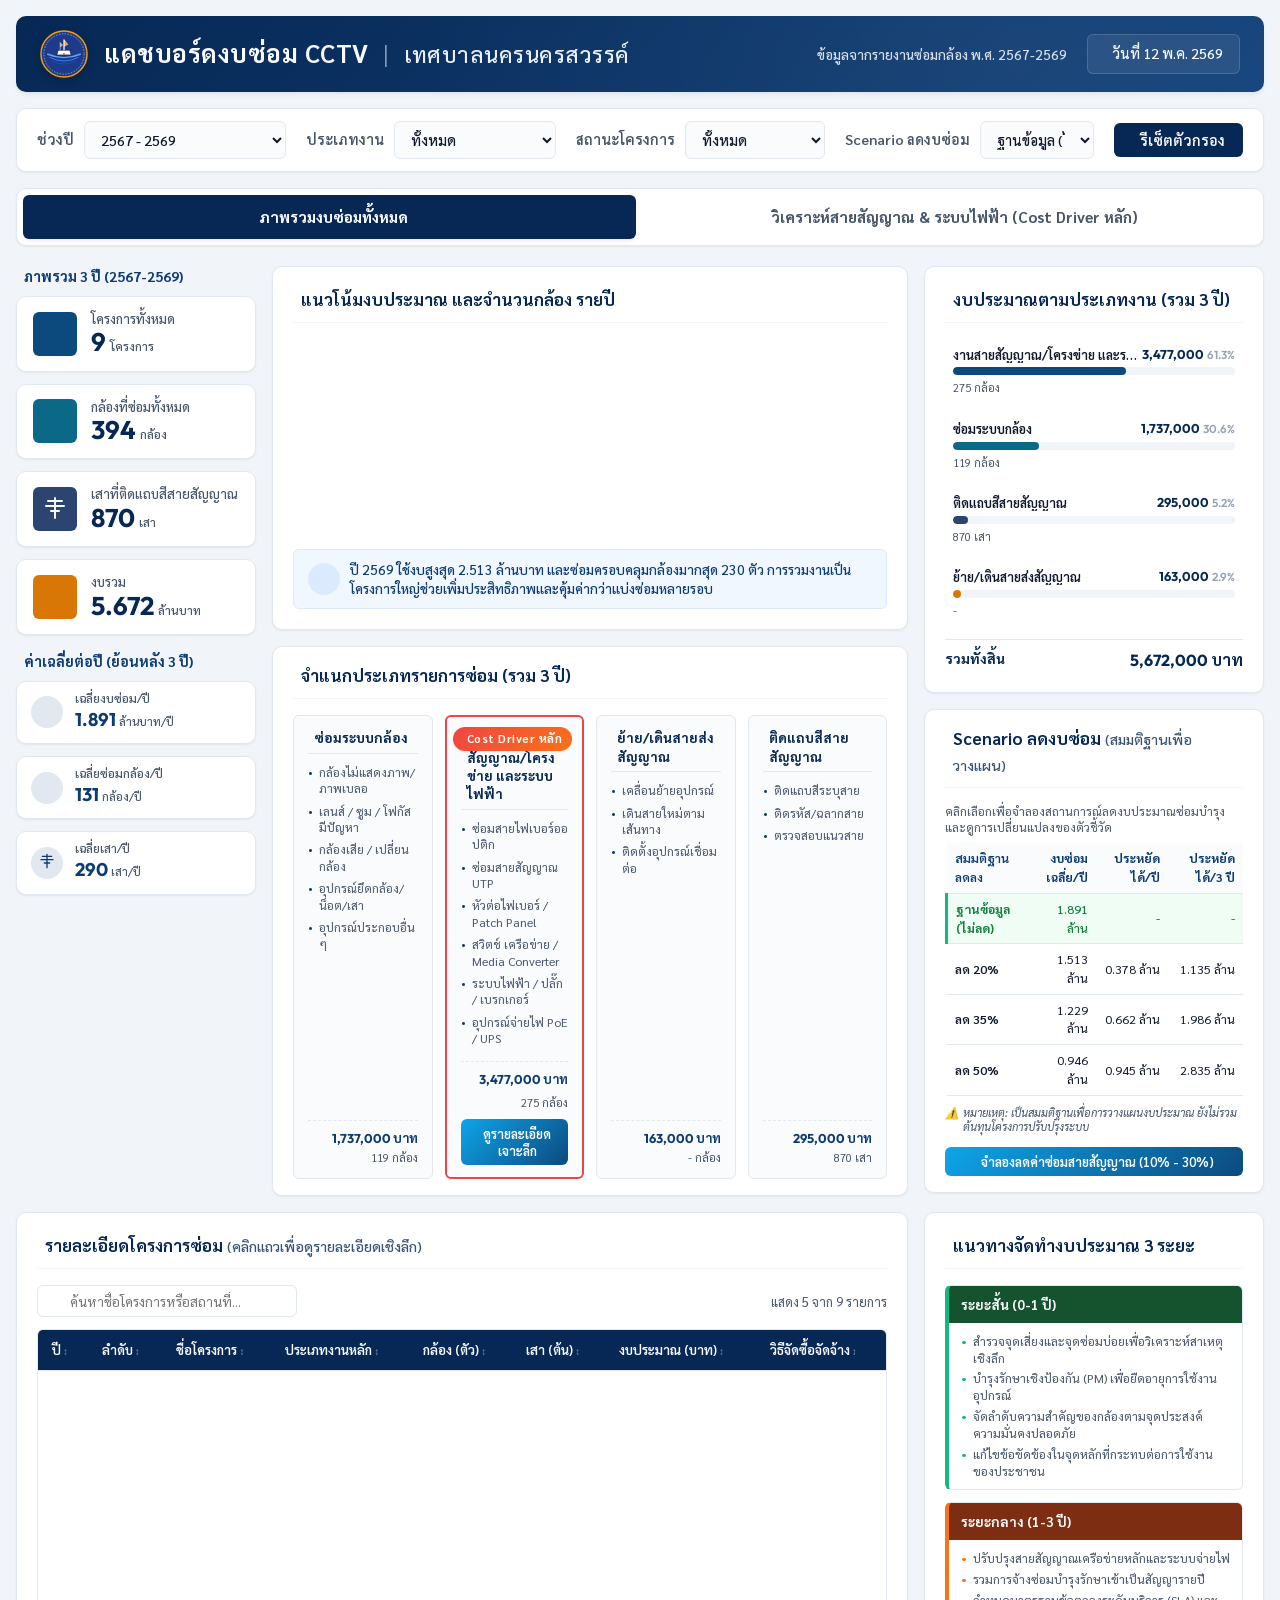
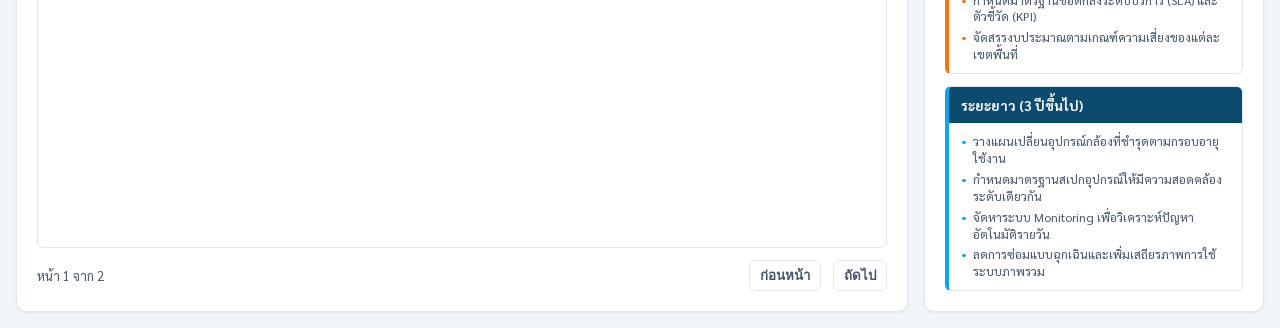
==== index.html @ 805146e3 "fix: implement absolute cache busting and global hidden class" ====
<!DOCTYPE html>
<html lang="th">
<head>
    <meta charset="UTF-8">
    <meta name="viewport" content="width=device-width, initial-scale=1.0">
    <title>แดชบอร์ดงบซ่อม CCTV | เทศบาลนครนครสวรรค์</title>
    <!-- Stylesheets -->
    <link rel="stylesheet" href="styles.css?v=1.0.2">
    <!-- ApexCharts CDN -->
    <script src="https://cdn.jsdelivr.net/npm/apexcharts"></script>
    <!-- Lucide Icons CDN -->
    <script src="https://unpkg.com/lucide@latest"></script>
</head>
<body>

    <div class="app-container">
        
        <!-- Header -->
        <header class="main-header">
            <div class="header-left">
                <!-- High-fidelity SVG of Nakhon Sawan Municipality Seal -->
                <svg class="municipality-logo" viewBox="0 0 100 100" xmlns="http://www.w3.org/2000/svg">
                    <circle cx="50" cy="50" r="48" fill="#1e3a8a" stroke="#f59e0b" stroke-width="3"/>
                    <circle cx="50" cy="50" r="42" fill="none" stroke="#ffffff" stroke-width="1" stroke-dasharray="3,3"/>
                    <path d="M15 50 Q 50 65, 85 50" fill="none" stroke="#60a5fa" stroke-width="3"/>
                    <path d="M20 57 Q 50 72, 80 57" fill="none" stroke="#3b82f6" stroke-width="2"/>
                    <path d="M25 64 Q 50 78, 75 64" fill="none" stroke="#1d4ed8" stroke-width="1.5"/>
                    <!-- Sailing Junk Boat (traditional symbol of Nakhon Sawan/river junction) -->
                    <path d="M35 52 L38 42 L62 42 L65 52 Z" fill="#ffffff" stroke="#1e293b" stroke-width="1.5"/>
                    <path d="M50 42 L50 20 L58 30 L50 34" fill="#f59e0b" stroke="#ffffff" stroke-width="1"/>
                    <line x1="50" y1="42" x2="50" y2="20" stroke="#ffffff" stroke-width="2"/>
                    <path d="M42 42 L42 26 L47 32 L42 35" fill="#f59e0b" stroke="#ffffff" stroke-width="1"/>
                    <circle cx="50" cy="50" r="2" fill="#ef4444"/>
                    <!-- Thai text ring decoration simplified as circular path -->
                    <path id="textPath" d="M 50,50 m -36,0 a 36,36 0 1,1 72,0 a 36,36 0 1,1 -72,0" fill="none" />
                </svg>
                <div class="header-title-container">
                    <h1 class="header-title">
                        แดชบอร์ดงบซ่อม CCTV <span class="divider">|</span> <span class="sub">เทศบาลนครนครสวรรค์</span>
                    </h1>
                </div>
            </div>
            <div class="header-right">
                <div class="header-meta-info">
                    <div>ข้อมูลจากรายงานซ่อมกล้อง พ.ศ. 2567-2569</div>
                </div>
                <div class="header-date-badge">
                    <i data-lucide="calendar"></i>
                    <span id="header-date">วันที่ 12 พ.ค. 2569</span>
                </div>
            </div>
        </header>

        <!-- Filter Bar -->
        <section class="filter-bar" aria-label="ตัวกรองแดชบอร์ด">
            <!-- Mobile Toggle Filters Button -->
            <button id="btn-toggle-filters" class="btn-toggle-filters">
                <i data-lucide="filter" size="16"></i>
                <span>ตัวเลือกตัวกรอง</span>
                <i data-lucide="chevron-down" size="16" class="chevron-icon" id="filter-chevron"></i>
            </button>
            
            <div class="filter-wrapper-mobile" id="filter-wrapper-mobile">
                <div class="filter-group">
                    <label for="filter-year" class="filter-label">ช่วงปี</label>
                    <select id="filter-year" class="filter-select">
                        <option value="2567-2569">2567 - 2569</option>
                        <option value="2567">2567</option>
                        <option value="2568">2568</option>
                        <option value="2569">2569</option>
                    </select>
                </div>
                <div class="filter-group">
                    <label for="filter-jobtype" class="filter-label">ประเภทงาน</label>
                    <select id="filter-jobtype" class="filter-select">
                        <option value="ทั้งหมด">ทั้งหมด</option>
                        <option value="ซ่อมระบบกล้อง">ซ่อมระบบกล้อง</option>
                        <option value="งานสายสัญญาณ/โครงข่าย และระบบไฟฟ้า">งานสายสัญญาณ/โครงข่าย และระบบไฟฟ้า</option>
                        <option value="ย้าย/เดินสายส่งสัญญาณ">ย้าย/เดินสายส่งสัญญาณ</option>
                        <option value="ติดแถบสีสายสัญญาณ">ติดแถบสีสายสัญญาณ</option>
                    </select>
                </div>
                <div class="filter-group">
                    <label for="filter-status" class="filter-label">สถานะโครงการ</label>
                    <select id="filter-status" class="filter-select">
                        <option value="ทั้งหมด">ทั้งหมด</option>
                        <option value="เสร็จสิ้น">ดำเนินการเสร็จสิ้น</option>
                        <option value="อยู่ระหว่างดำเนินการ">อยู่ระหว่างดำเนินการ</option>
                    </select>
                </div>
                <div class="filter-group">
                    <label for="filter-scenario" class="filter-label">Scenario ลดงบซ่อม</label>
                    <select id="filter-scenario" class="filter-select">
                        <option value="ฐานข้อมูล">ฐานข้อมูล (ไม่ลด)</option>
                        <option value="ลด 20%">ลด 20%</option>
                        <option value="ลด 35%">ลด 35%</option>
                        <option value="ลด 50%">ลด 50%</option>
                    </select>
                </div>
                <button id="btn-reset-filters" class="btn-reset">
                    <i data-lucide="rotate-ccw" size="16"></i>
                    <span>รีเซ็ตตัวกรอง</span>
                </button>
            </div>
        </section>

        <!-- Dashboard Tabs Switcher -->
        <div class="dashboard-tabs-container" id="dashboard-tabs">
            <button class="tab-trigger active" onclick="switchDashboardTab('overall')" id="tab-btn-overall">
                <i data-lucide="layout-dashboard" size="16"></i>
                <span>ภาพรวมงบซ่อมทั้งหมด</span>
            </button>
            <button class="tab-trigger" onclick="switchDashboardTab('cabling')" id="tab-btn-cabling">
                <i data-lucide="git-fork" size="16"></i>
                <span>วิเคราะห์สายสัญญาณ & ระบบไฟฟ้า (Cost Driver หลัก)</span>
            </button>
        </div>

        <!-- Overall Dashboard View -->
        <div id="overall-dashboard-view">

            <!-- Upper Section Grid -->
            <main class="grid-upper">
            
            <!-- Left Column: KPIs and Averages -->
            <aside class="col-left">
                <!-- Section: Summary -->
                <div class="col-left-section">
                    <div class="section-label">
                        <i data-lucide="info" size="14"></i>
                        <span id="kpi-section-title">ภาพรวม 3 ปี (2567-2569)</span>
                    </div>
                    
                    <!-- KPI Cards Grid (Responsive Layout) -->
                    <div class="kpis-grid-mobile">
                        <div class="kpi-card kpi-blue" id="kpi-projects-card">
                            <div class="kpi-icon-container">
                                <i data-lucide="clipboard-check" size="24"></i>
                            </div>
                            <div class="kpi-content">
                                <span class="kpi-label">โครงการทั้งหมด</span>
                                <div class="kpi-value-container">
                                    <span class="kpi-value" id="kpi-projects">9</span>
                                    <span class="kpi-unit">โครงการ</span>
                                </div>
                            </div>
                        </div>

                        <div class="kpi-card kpi-teal" id="kpi-cameras-card">
                            <div class="kpi-icon-container">
                                <i data-lucide="cctv" size="24"></i>
                            </div>
                            <div class="kpi-content">
                                <span class="kpi-label">กล้องที่ซ่อมทั้งหมด</span>
                                <div class="kpi-value-container">
                                    <span class="kpi-value" id="kpi-cameras">394</span>
                                    <span class="kpi-unit">กล้อง</span>
                                </div>
                            </div>
                        </div>

                        <div class="kpi-card kpi-indigo" id="kpi-poles-card">
                            <div class="kpi-icon-container">
                                <i data-lucide="utility-pole" style="font-size: 24px; line-height: 1;"><svg width="24" height="24" viewBox="0 0 24 24" fill="none" stroke="currentColor" stroke-width="2" stroke-linecap="round" stroke-linejoin="round"><path d="M12 2v20M5 5h14M3 10h18M8 15h8"/></svg></i>
                            </div>
                            <div class="kpi-content">
                                <span class="kpi-label">เสาที่ติดแถบสีสายสัญญาณ</span>
                                <div class="kpi-value-container">
                                    <span class="kpi-value" id="kpi-poles">870</span>
                                    <span class="kpi-unit">เสา</span>
                                </div>
                            </div>
                        </div>

                        <div class="kpi-card kpi-gold" id="kpi-budget-card">
                            <div class="kpi-icon-container">
                                <i data-lucide="coins" size="24"></i>
                            </div>
                            <div class="kpi-content">
                                <span class="kpi-label" id="budget-kpi-label">งบรวม</span>
                                <div class="kpi-value-container">
                                    <span class="kpi-value" id="kpi-budget">5.672</span>
                                    <span class="kpi-unit">ล้านบาท</span>
                                </div>
                            </div>
                        </div>
                    </div>
                </div>

                <!-- Section: Yearly Averages -->
                <div class="col-left-section">
                    <div class="section-label">
                        <i data-lucide="trending-up" size="14"></i>
                        <span id="avg-section-title">ค่าเฉลี่ยต่อปี (ย้อนหลัง 3 ปี)</span>
                    </div>

                    <!-- Average Cards -->
                    <div class="avg-card" id="avg-budget-card">
                        <div class="avg-icon-container">
                            <i data-lucide="coins" size="16"></i>
                        </div>
                        <div class="avg-content">
                            <span class="avg-label">เฉลี่ยงบซ่อม/ปี</span>
                            <div class="avg-value-container">
                                <span class="avg-value" id="avg-budget">1.891</span>
                                <span class="avg-unit">ล้านบาท/ปี</span>
                            </div>
                        </div>
                    </div>

                    <div class="avg-card" id="avg-cameras-card">
                        <div class="avg-icon-container">
                            <i data-lucide="cctv" size="16"></i>
                        </div>
                        <div class="avg-content">
                            <span class="avg-label">เฉลี่ยซ่อมกล้อง/ปี</span>
                            <div class="avg-value-container">
                                <span class="avg-value" id="avg-cameras">131</span>
                                <span class="avg-unit">กล้อง/ปี</span>
                            </div>
                        </div>
                    </div>

                    <div class="avg-card" id="avg-poles-card">
                        <div class="avg-icon-container">
                            <i data-lucide="utility-pole" style="font-size: 16px;"><svg width="16" height="16" viewBox="0 0 24 24" fill="none" stroke="currentColor" stroke-width="2" stroke-linecap="round" stroke-linejoin="round"><path d="M12 2v20M5 5h14M3 10h18M8 15h8"/></svg></i>
                        </div>
                        <div class="avg-content">
                            <span class="avg-label">เฉลี่ยเสา/ปี</span>
                            <div class="avg-value-container">
                                <span class="avg-value" id="avg-poles">290</span>
                                <span class="avg-unit">เสา/ปี</span>
                            </div>
                        </div>
                    </div>
                </div>
            </aside>

            <!-- Middle Column: Trend Chart & Category Grid -->
            <section class="col-middle" aria-label="ข้อมูลแนวโน้มและประเภทงาน">
                <!-- Trend Chart Card -->
                <div class="dashboard-card chart-card">
                    <div class="card-title-bar">
                        <h2 class="card-title">
                            <i data-lucide="area-chart"></i>
                            <span>แนวโน้มงบประมาณ และจำนวนกล้อง รายปี</span>
                        </h2>
                    </div>
                    <!-- ApexCharts Element with Mobile Scroll Wrapper -->
                    <div class="chart-scroll-wrapper">
                        <div class="chart-wrapper">
                            <div id="trend-chart"></div>
                        </div>
                    </div>
                    <!-- Dynamic Insight Box -->
                    <div class="insight-box" id="dynamic-insight">
                        <div class="insight-icon-container">
                            <i data-lucide="sparkles" size="18"></i>
                        </div>
                        <div id="insight-text">
                            ปี 2569 ใช้งบสูงสุด 2.513 ล้านบาท และซ่อมครอบคลุมกล้องมากสุด 230 ตัว การรวมงานเป็นโครงการใหญ่ช่วยเพิ่มประสิทธิภาพและคุ้มค่ากว่าแบ่งซ่อมหลายรอบ
                        </div>
                    </div>
                </div>

                <!-- Category Breakdown Card -->
                <div class="dashboard-card category-card">
                    <div class="card-title-bar">
                        <h2 class="card-title">
                            <i data-lucide="grid"></i>
                            <span id="cat-title-text">จำแนกประเภทรายการซ่อม (รวม 3 ปี)</span>
                        </h2>
                    </div>
                    <div class="category-grid" id="category-grid-container">
                        <!-- Column 1: CCTV System Repair -->
                        <div class="category-col" id="cat-col-system" onclick="selectCategoryFilter('ซ่อมระบบกล้อง')">
                            <div class="cat-header">
                                <h3 class="cat-title">
                                    <i data-lucide="cctv" size="16"></i>
                                    <span>ซ่อมระบบกล้อง</span>
                                </h3>
                            </div>
                            <ul class="cat-list">
                                <li>กล้องไม่แสดงภาพ/ภาพเบลอ</li>
                                <li>เลนส์ / ซูม / โฟกัสมีปัญหา</li>
                                <li>กล้องเสีย / เปลี่ยนกล้อง</li>
                                <li>อุปกรณ์ยึดกล้อง/น็อต/เสา</li>
                                <li>อุปกรณ์ประกอบอื่น ๆ</li>
                            </ul>
                            <div class="cat-footer">
                                <div class="cat-budget">1,737,000 บาท</div>
                                <div class="cat-details">119 กล้อง</div>
                            </div>
                        </div>

                        <!-- Column 2: Cabling/Network & Electrical -->
                        <div class="category-col pulse-warning" id="cat-col-network" onclick="selectCategoryFilter('งานสายสัญญาณ/โครงข่าย และระบบไฟฟ้า')">
                            <div class="badge-cost-driver">
                                <i data-lucide="alert-triangle" size="12"></i>
                                <span>Cost Driver หลัก</span>
                            </div>
                            <div class="cat-header">
                                <h3 class="cat-title">
                                    <i data-lucide="git-fork" size="16"></i>
                                    <span>งานสายสัญญาณ/โครงข่าย และระบบไฟฟ้า</span>
                                </h3>
                            </div>
                            <ul class="cat-list">
                                <li>ซ่อมสายไฟเบอร์ออปติก</li>
                                <li>ซ่อมสายสัญญาณ UTP</li>
                                <li>หัวต่อไฟเบอร์ / Patch Panel</li>
                                <li>สวิตช์ เครือข่าย / Media Converter</li>
                                <li>ระบบไฟฟ้า / ปลั๊ก / เบรกเกอร์</li>
                                <li>อุปกรณ์จ่ายไฟ PoE / UPS</li>
                            </ul>
                            <div class="cat-footer" style="display:flex; flex-direction:column; gap:4px; align-items:flex-end;">
                                <div class="cat-budget">3,477,000 บาท</div>
                                <div class="cat-details">275 กล้อง</div>
                                <button class="btn-sim-cabling" onclick="event.stopPropagation(); switchDashboardTab('cabling')">
                                    <i data-lucide="arrow-up-right" size="12"></i>
                                    <span>ดูรายละเอียดเจาะลึก</span>
                                </button>
                            </div>
                        </div>

                        <!-- Column 3: Relocate/Install Cable -->
                        <div class="category-col" id="cat-col-relocate" onclick="selectCategoryFilter('ย้าย/เดินสายส่งสัญญาณ')">
                            <div class="cat-header">
                                <h3 class="cat-title">
                                    <i data-lucide="move" size="16"></i>
                                    <span>ย้าย/เดินสายส่งสัญญาณ</span>
                                </h3>
                            </div>
                            <ul class="cat-list">
                                <li>เคลื่อนย้ายอุปกรณ์</li>
                                <li>เดินสายใหม่ตามเส้นทาง</li>
                                <li>ติดตั้งอุปกรณ์เชื่อมต่อ</li>
                            </ul>
                            <div class="cat-footer">
                                <div class="cat-budget">163,000 บาท</div>
                                <div class="cat-details">- กล้อง</div>
                            </div>
                        </div>

                        <!-- Column 4: Cable Color Bands -->
                        <div class="category-col" id="cat-col-bands" onclick="selectCategoryFilter('ติดแถบสีสายสัญญาณ')">
                            <div class="cat-header">
                                <h3 class="cat-title">
                                    <i data-lucide="tag" size="16"></i>
                                    <span>ติดแถบสีสายสัญญาณ</span>
                                </h3>
                            </div>
                            <ul class="cat-list">
                                <li>ติดแถบสีระบุสาย</li>
                                <li>ติดรหัส/ฉลากสาย</li>
                                <li>ตรวจสอบแนวสาย</li>
                            </ul>
                            <div class="cat-footer">
                                <div class="cat-budget">295,000 บาท</div>
                                <div class="cat-details">870 เสา</div>
                            </div>
                        </div>
                    </div>
                </div>
            </section>

            <!-- Right Column: Budget Breakdown & Scenario Table -->
            <section class="col-right" aria-label="งบประมาณและแบบจำลองแผนงาน">
                <!-- Budget by Job Type Card -->
                <div class="dashboard-card">
                    <div class="card-title-bar">
                        <h2 class="card-title">
                            <i data-lucide="bar-chart-2"></i>
                            <span id="dist-title-text">งบประมาณตามประเภทงาน (รวม 3 ปี)</span>
                        </h2>
                    </div>
                    
                    <div class="distribution-list" id="distribution-container">
                        <!-- Cabling/Network -->
                        <div class="dist-item" id="dist-item-network" onclick="selectCategoryFilter('งานสายสัญญาณ/โครงข่าย และระบบไฟฟ้า')">
                            <div class="dist-header">
                                <span class="dist-label">งานสายสัญญาณ/โครงข่าย และระบบไฟฟ้า</span>
                                <div class="dist-budget-container">
                                    <span class="dist-budget">3,477,000</span> <span class="dist-pct">61.3%</span>
                                </div>
                            </div>
                            <div class="dist-bar-wrapper">
                                <div class="dist-bar bar-network" style="width: 61.3%;"></div>
                            </div>
                            <div class="dist-sub">275 กล้อง</div>
                        </div>

                        <!-- CCTV Repair -->
                        <div class="dist-item" id="dist-item-system" onclick="selectCategoryFilter('ซ่อมระบบกล้อง')">
                            <div class="dist-header">
                                <span class="dist-label">ซ่อมระบบกล้อง</span>
                                <div class="dist-budget-container">
                                    <span class="dist-budget">1,737,000</span> <span class="dist-pct">30.6%</span>
                                </div>
                            </div>
                            <div class="dist-bar-wrapper">
                                <div class="dist-bar bar-system" style="width: 30.6%;"></div>
                            </div>
                            <div class="dist-sub">119 กล้อง</div>
                        </div>

                        <!-- Cable Color Bands -->
                        <div class="dist-item" id="dist-item-bands" onclick="selectCategoryFilter('ติดแถบสีสายสัญญาณ')">
                            <div class="dist-header">
                                <span class="dist-label">ติดแถบสีสายสัญญาณ</span>
                                <div class="dist-budget-container">
                                    <span class="dist-budget">295,000</span> <span class="dist-pct">5.2%</span>
                                </div>
                            </div>
                            <div class="dist-bar-wrapper">
                                <div class="dist-bar bar-bands" style="width: 5.2%;"></div>
                            </div>
                            <div class="dist-sub">870 เสา</div>
                        </div>

                        <!-- Cable Relocation -->
                        <div class="dist-item" id="dist-item-relocate" onclick="selectCategoryFilter('ย้าย/เดินสายส่งสัญญาณ')">
                            <div class="dist-header">
                                <span class="dist-label">ย้าย/เดินสายส่งสัญญาณ</span>
                                <div class="dist-budget-container">
                                    <span class="dist-budget">163,000</span> <span class="dist-pct">2.9%</span>
                                </div>
                            </div>
                            <div class="dist-bar-wrapper">
                                <div class="dist-bar bar-relocate" style="width: 2.9%;"></div>
                            </div>
                            <div class="dist-sub">-</div>
                        </div>

                        <!-- Total -->
                        <div class="dist-total">
                            <span>รวมทั้งสิ้น</span>
                            <span id="dist-total-val">5,672,000 บาท</span>
                        </div>
                    </div>
                </div>

                <!-- Scenario Planning Card -->
                <div class="dashboard-card scenario-table-card">
                    <div class="card-title-bar">
                        <h2 class="card-title">
                            <i data-lucide="sliders"></i>
                            <span>Scenario ลดงบซ่อม <span style="font-weight: 500; font-size: 0.85em; opacity: 0.8;">(สมมติฐานเพื่อวางแผน)</span></span>
                        </h2>
                    </div>
                    <p class="scenario-desc">คลิกเลือกเพื่อจำลองสถานการณ์ลดงบประมาณซ่อมบำรุงและดูการเปลี่ยนแปลงของตัวชี้วัด</p>
                    <table class="scenario-table" id="scenario-data-table">
                        <thead>
                            <tr>
                                <th>สมมติฐานลดลง</th>
                                <th>งบซ่อมเฉลี่ย/ปี</th>
                                <th>ประหยัดได้/ปี</th>
                                <th>ประหยัดได้/3 ปี</th>
                            </tr>
                        </thead>
                        <tbody>
                            <!-- Baseline -->
                            <tr class="baseline-row selected-scenario" onclick="selectScenario('ฐานข้อมูล')" id="row-scenario-base">
                                <td>ฐานข้อมูล (ไม่ลด)</td>
                                <td>1.891 ล้าน</td>
                                <td>-</td>
                                <td>-</td>
                            </tr>
                            <!-- 20% -->
                            <tr onclick="selectScenario('ลด 20%')" id="row-scenario-20">
                                <td>ลด 20%</td>
                                <td>1.513 ล้าน</td>
                                <td>0.378 ล้าน</td>
                                <td>1.135 ล้าน</td>
                            </tr>
                            <!-- 35% -->
                            <tr onclick="selectScenario('ลด 35%')" id="row-scenario-35">
                                <td>ลด 35%</td>
                                <td>1.229 ล้าน</td>
                                <td>0.662 ล้าน</td>
                                <td>1.986 ล้าน</td>
                            </tr>
                            <!-- 50% -->
                            <tr onclick="selectScenario('ลด 50%')" id="row-scenario-50">
                                <td>ลด 50%</td>
                                <td>0.946 ล้าน</td>
                                <td>0.945 ล้าน</td>
                                <td>2.835 ล้าน</td>
                            </tr>
                        </tbody>
                    </table>
                    <div class="scenario-note">
                        หมายเหตุ: เป็นสมมติฐานเพื่อการวางแผนงบประมาณ ยังไม่รวมต้นทุนโครงการปรับปรุงระบบ
                    </div>
                    <button class="btn-sim-cabling" style="width: 100%; margin-top: 12px; justify-content: center;" onclick="switchDashboardTab('cabling')">
                        <i data-lucide="sliders" size="14"></i>
                        <span>จำลองลดค่าซ่อมสายสัญญาณ (10% - 30%)</span>
                    </button>
                </div>
            </aside>
        </main>

        <!-- Lower Section Grid -->
        <section class="grid-lower" aria-label="ตารางรายละเอียดและแนวทางปฏิบัติ">
            <!-- Project Details Table Card -->
            <div class="dashboard-card projects-card">
                <div class="card-title-bar">
                    <h2 class="card-title">
                        <i data-lucide="list-collapse"></i>
                        <span>รายละเอียดโครงการซ่อม <span style="font-weight: 500; font-size: 0.85em; opacity: 0.8;">(คลิกแถวเพื่อดูรายละเอียดเชิงลึก)</span></span>
                    </h2>
                </div>

                <div class="table-header-controls">
                    <!-- Search Control -->
                    <div class="search-wrapper">
                        <i data-lucide="search" size="16" class="search-icon"></i>
                        <input type="text" id="project-search" class="search-input" placeholder="ค้นหาชื่อโครงการหรือสถานที่...">
                    </div>
                    <div style="font-size: 0.8rem; color: var(--text-secondary);" id="table-count-label">
                        แสดง 5 จาก 9 รายการ
                    </div>
                </div>

                <!-- Desktop Table View -->
                <div class="table-wrapper" id="desktop-table-wrapper">
                    <table class="data-table" id="projects-data-table">
                        <thead>
                            <tr>
                                <th class="sortable" onclick="sortTable('year')">ปี</th>
                                <th class="sortable" onclick="sortTable('id')">ลำดับ</th>
                                <th class="sortable" onclick="sortTable('name')">ชื่อโครงการ</th>
                                <th class="sortable" onclick="sortTable('jobtype')">ประเภทงานหลัก</th>
                                <th class="sortable" onclick="sortTable('cameras')">กล้อง (ตัว)</th>
                                <th class="sortable" onclick="sortTable('poles')">เสา (ต้น)</th>
                                <th class="sortable" onclick="sortTable('budget')">งบประมาณ (บาท)</th>
                                <th class="sortable" onclick="sortTable('procure')">วิธีจัดซื้อจัดจ้าง</th>
                            </tr>
                        </thead>
                        <tbody id="projects-table-body">
                            <!-- Dynamic Table Rows -->
                        </tbody>
                    </table>
                </div>

                <!-- Mobile Card List View (UX Responsive Choice) -->
                <div class="projects-mobile-list" id="projects-mobile-list">
                    <!-- Dynamic Mobile Cards drawn by app.js -->
                </div>

                <!-- Pagination Control -->
                <div class="pagination-controls">
                    <div>
                        หน้า <span id="page-current">1</span> จาก <span id="page-total">2</span>
                    </div>
                    <div class="page-btn-group">
                        <button class="btn-page" id="btn-page-prev" onclick="changePage(-1)">ก่อนหน้า</button>
                        <div id="page-numbers" style="display: flex; gap: 4px;">
                            <!-- Page numbers -->
                        </div>
                        <button class="btn-page" id="btn-page-next" onclick="changePage(1)">ถัดไป</button>
                    </div>
                </div>
            </div>

            <!-- 3-Stage Budget Guidelines Card -->
            <div class="dashboard-card guideline-card">
                <div class="card-title-bar">
                    <h2 class="card-title">
                        <i data-lucide="milestone"></i>
                        <span>แนวทางจัดทำงบประมาณ 3 ระยะ</span>
                    </h2>
                </div>
                <div class="guideline-container">
                    <!-- Mobile Tab Bar (UX Responsive Accordion Option) -->
                    <div class="guideline-tabs" id="guideline-mobile-tabs">
                        <button class="tab-btn active-tab" id="tab-btn-short" onclick="switchGuidelineTab('short')">ระยะสั้น</button>
                        <button class="tab-btn" id="tab-btn-mid" onclick="switchGuidelineTab('mid')">ระยะกลาง</button>
                        <button class="tab-btn" id="tab-btn-long" onclick="switchGuidelineTab('long')">ระยะยาว</button>
                    </div>

                    <!-- Short Term -->
                    <div class="guide-step step-short" id="guide-step-short">
                        <div class="guide-step-header">
                            <span>ระยะสั้น (0-1 ปี)</span>
                            <i data-lucide="check-circle" size="14"></i>
                        </div>
                        <div class="guide-step-body">
                            <ul class="guide-list">
                                <li>สำรวจจุดเสี่ยงและจุดซ่อมบ่อยเพื่อวิเคราะห์สาเหตุเชิงลึก</li>
                                <li>บำรุงรักษาเชิงป้องกัน (PM) เพื่อยืดอายุการใช้งานอุปกรณ์</li>
                                <li>จัดลำดับความสำคัญของกล้องตามจุดประสงค์ความมั่นคงปลอดภัย</li>
                                <li>แก้ไขข้อขัดข้องในจุดหลักที่กระทบต่อการใช้งานของประชาชน</li>
                            </ul>
                        </div>
                    </div>

                    <!-- Medium Term -->
                    <div class="guide-step step-mid" id="guide-step-mid">
                        <div class="guide-step-header">
                            <span>ระยะกลาง (1-3 ปี)</span>
                            <i data-lucide="wrench" size="14"></i>
                        </div>
                        <div class="guide-step-body">
                            <ul class="guide-list">
                                <li>ปรับปรุงสายสัญญาณเครือข่ายหลักและระบบจ่ายไฟ</li>
                                <li>รวมการจ้างซ่อมบำรุงรักษาเข้าเป็นสัญญารายปี</li>
                                <li>กำหนดมาตรฐานข้อตกลงระดับบริการ (SLA) และตัวชี้วัด (KPI)</li>
                                <li>จัดสรรงบประมาณตามเกณฑ์ความเสี่ยงของแต่ละเขตพื้นที่</li>
                            </ul>
                        </div>
                    </div>

                    <!-- Long Term -->
                    <div class="guide-step step-long" id="guide-step-long">
                        <div class="guide-step-header">
                            <span>ระยะยาว (3 ปีขึ้นไป)</span>
                            <i data-lucide="line-chart" size="14"></i>
                        </div>
                        <div class="guide-step-body">
                            <ul class="guide-list">
                                <li>วางแผนเปลี่ยนอุปกรณ์กล้องที่ชำรุดตามกรอบอายุใช้งาน</li>
                                <li>กำหนดมาตรฐานสเปกอุปกรณ์ให้มีความสอดคล้องระดับเดียวกัน</li>
                                <li>จัดหาระบบ Monitoring เพื่อวิเคราะห์ปัญหาอัตโนมัติรายวัน</li>
                                <li>ลดการซ่อมแบบฉุกเฉินและเพิ่มเสถียรภาพการใช้ระบบภาพรวม</li>
                            </ul>
                        </div>
                    </div>
                </div>
            </div>
        </section>

        </div> <!-- End Overall Dashboard View -->

        <!-- Cabling & Network Deep Dive View (Cost Driver Analysis) -->
        <div id="cabling-dashboard-view" class="hidden">
            
            <!-- Executive Summary & Quick Action Card -->
            <div class="summary-quote-box">
                <i data-lucide="info" class="summary-quote-icon" size="24"></i>
                <div>
                    <strong>สรุปสำหรับผู้บริหาร:</strong> งบซ่อมสายสัญญาณ/โครงข่าย และระบบไฟฟ้า เป็นค่าใช้จ่ายหลักของระบบ CCTV ในรอบ 3 ปี คิดเป็นมากกว่าครึ่งหนึ่งของงบซ่อมทั้งหมด หากหน่วยงานสามารถลดปัญหาสายสัญญาณซ้ำซากได้ จะช่วยลดภาระงบซ่อมโดยรวมได้มากกว่าการซ่อมเฉพาะตัวกล้อง จึงควรพิจารณาจัดทำแผนบำรุงรักษาและปรับปรุงโครงข่ายสายสัญญาณเป็นโครงการเฉพาะ
                </div>
            </div>

            <!-- KPIs specific to Cabling -->
            <div class="grid-cabling-kpis">
                <!-- KPI 1: Total Budget (Highlighted as Cost Driver) -->
                <div class="kpi-card kpi-blue pulse-warning cabling-card-highlight">
                    <div class="badge-cost-driver">
                        <i data-lucide="alert-triangle" size="10"></i>
                        <span>Cost Driver หลัก</span>
                    </div>
                    <div class="kpi-icon-container" style="background-color: var(--accent-red);">
                        <i data-lucide="coins" size="22"></i>
                    </div>
                    <div class="kpi-content">
                        <span class="kpi-label">งบซ่อมสายสัญญาณรวม</span>
                        <div class="kpi-value-container">
                            <span class="kpi-value" id="cab-kpi-budget">3.477</span>
                            <span class="kpi-unit">ล้านบาท</span>
                        </div>
                    </div>
                </div>

                <!-- KPI 2: Budget Ratio -->
                <div class="kpi-card kpi-indigo">
                    <div class="kpi-icon-container">
                        <i data-lucide="pie-chart" size="22"></i>
                    </div>
                    <div class="kpi-content">
                        <span class="kpi-label">สัดส่วนต่องบซ่อมทั้งหมด</span>
                        <div class="kpi-value-container">
                            <span class="kpi-value" id="cab-kpi-ratio">61.3</span>
                            <span class="kpi-unit">%</span>
                        </div>
                    </div>
                </div>

                <!-- KPI 3: Cameras Affected -->
                <div class="kpi-card kpi-teal">
                    <div class="kpi-icon-container">
                        <i data-lucide="cctv" size="22"></i>
                    </div>
                    <div class="kpi-content">
                        <span class="kpi-label">กล้องที่ได้รับผลกระทบ</span>
                        <div class="kpi-value-container">
                            <span class="kpi-value" id="cab-kpi-cameras">275</span>
                            <span class="kpi-unit">กล้อง</span>
                        </div>
                    </div>
                </div>

                <!-- KPI 4: Average Cost per Camera -->
                <div class="kpi-card kpi-gold">
                    <div class="kpi-icon-container">
                        <i data-lucide="calculator" size="22"></i>
                    </div>
                    <div class="kpi-content">
                        <span class="kpi-label">ค่าใช้จ่ายเฉลี่ยต่อกล้อง</span>
                        <div class="kpi-value-container">
                            <span class="kpi-value" id="cab-kpi-avg" style="font-size: 1.35rem;">12,643</span>
                            <span class="kpi-unit">บาท/กล้อง</span>
                        </div>
                    </div>
                </div>

                <!-- KPI 5: Highest Year & High Risk Area -->
                <div class="kpi-card kpi-blue">
                    <div class="kpi-icon-container">
                        <i data-lucide="calendar" size="22"></i>
                    </div>
                    <div class="kpi-content">
                        <span class="kpi-label">ปีที่สูงที่สุด / พื้นที่เสี่ยงสูง</span>
                        <div class="kpi-value-container" style="display:flex; flex-direction:column; gap:2px; margin-top:2px;">
                            <span style="font-weight: 700; color: var(--primary); font-size:1.1rem; line-height:1;">ปี 2569 (2.51M)</span>
                            <span style="font-size:0.7rem; font-weight:600; color: var(--text-secondary);">แยกไฟแดง / ทางสาธารณะ</span>
                        </div>
                    </div>
                </div>
            </div>

            <!-- Simulator and Dynamic Insights Row -->
            <div class="cabling-charts-row">
                <!-- Cabling Scenario Simulator -->
                <div class="dashboard-card" style="display: flex; flex-direction: column; justify-content: space-between;">
                    <div class="card-title-bar">
                        <h2 class="card-title">
                            <i data-lucide="sliders"></i>
                            <span>Scenario จำลองการลดค่าซ่อมสายสัญญาณ</span>
                        </h2>
                    </div>
                    <p class="scenario-desc">จำลองการปรับปรุงเชิงป้องกันและการจัดระเบียบสายสัญญาณเพื่อวิเคราะห์ผลประหยัดงบประมาณภาพรวมของเทศบาลนครนครสวรรค์</p>
                    <div class="cabling-sim-controls">
                        <div class="cabling-sim-left">
                            <span class="filter-label">เลือกอัตราการลดงบ:</span>
                            <div style="display: flex; gap: 8px;">
                                <button class="btn-sim-pct active" onclick="simulateCablingReduction(0)" id="cab-sim-0">ไม่ลด</button>
                                <button class="btn-sim-pct" onclick="simulateCablingReduction(10)" id="cab-sim-10">ลด 10%</button>
                                <button class="btn-sim-pct" onclick="simulateCablingReduction(20)" id="cab-sim-20">ลด 20%</button>
                                <button class="btn-sim-pct" onclick="simulateCablingReduction(30)" id="cab-sim-30">ลด 30%</button>
                            </div>
                        </div>
                        <div class="font-outfit" style="text-align: right; font-weight: 700; color: var(--accent-green); font-size: 0.95rem;" id="cab-sim-savings">
                            ประหยัดได้: 0 บาท
                        </div>
                    </div>
                    <div class="insight-box" style="margin-top: 10px; background-color: var(--insight-bg); border-color: #bee3f8;">
                        <div class="insight-icon-container" style="background-color: #bee3f8; color: var(--accent-blue);">
                            <i data-lucide="sparkles" size="18"></i>
                        </div>
                        <div style="font-size:0.82rem;" id="cab-sim-insight-text">
                            <b>สถานะปัจจุบัน:</b> ดำเนินการซ่อมสายสัญญาณตามรอบความเสียหายจริง หากเริ่มทำการ PM หรือวางระบบป้องกันถาวรจะส่งผลในการประหยัดงบประมาณสะสมได้ทันที
                        </div>
                    </div>
                </div>

                <!-- Cabling Executive Insights Card -->
                <div class="dashboard-card">
                    <div class="card-title-bar">
                        <h2 class="card-title">
                            <i data-lucide="sparkles"></i>
                            <span>การวิเคราะห์ข้อมูลและ Insight สำหรับผู้บริหาร</span>
                        </h2>
                    </div>
                    <ul class="guide-list" style="display:flex; flex-direction:column; gap:10px; font-size:0.82rem; color: var(--text-secondary);">
                        <li><strong style="color:var(--primary);">ภาระงบประมาณหลัก:</strong> งานสายสัญญาณและระบบไฟฟ้าสะสม 3 ปีใช้งบสูงที่สุด คิดเป็น <b>61.3%</b> ของงบซ่อมทั้งหมด การลดงบซ่อมส่วนนี้ส่งผลกระทบโดยตรงต่อประสิทธิภาพการใช้งบรวม</li>
                        <li><strong style="color:var(--primary);">สะท้อนสภาพโครงข่าย:</strong> ปัญหาสายสัญญาณล่มบ่อยในจุดเดิม บ่งชี้ว่าโครงข่ายเดิมเริ่มเสื่อมสภาพ ขาดการป้องกันไฟกระชาก/ระบบฟ้าผ่าที่ดี หรือกิ่งไม้พาดทับเป็นประจำ</li>
                        <li><strong style="color:var(--primary);">การแยกส่วนบัญชี:</strong> ควรมีการจัดทำรหัสควบคุมและแยกส่วนคำสั่งงบจ้าง "ซ่อมสายสัญญาณหลัก" ออกจากงบจ้าง "ซ่อมกล้องเสีย" ให้ชัดเจนในระดับกองช่าง</li>
                        <li><strong style="color:var(--primary);">เปลี่ยนผ่านสู่ PM:</strong> ควรปรับเปลี่ยนจากการซ่อมรายครั้งแบบฉุกเฉิน (Reactive) มาเป็นสัญญารักษาโครงข่ายเชิงป้องกันแบบเหมารวมรายปี (Preventative Maintenance)</li>
                    </ul>
                </div>
            </div>

            <!-- Visual Charts Grid (6 charts) -->
            <div class="cabling-charts-row">
                <!-- Chart 1: Yearly Cabling Budget Comparison -->
                <div class="dashboard-card">
                    <div class="card-title-bar">
                        <h2 class="card-title">
                            <i data-lucide="bar-chart-2"></i>
                            <span>งบประมาณซ่อมสายสัญญาณ รายปี (เปรียบเทียบ)</span>
                        </h2>
                    </div>
                    <div id="cab-chart-yearly-bar" style="min-height: 220px;"></div>
                </div>

                <!-- Chart 2: Donut Budget share -->
                <div class="dashboard-card">
                    <div class="card-title-bar">
                        <h2 class="card-title">
                            <i data-lucide="pie-chart"></i>
                            <span>สัดส่วนงบสายสัญญาณ เทียบกับหมวดอื่น</span>
                        </h2>
                    </div>
                    <div id="cab-chart-donut-share" style="min-height: 220px;"></div>
                </div>
            </div>

            <div class="cabling-charts-row">
                <!-- Chart 3: Line Chart (3-Year trend) -->
                <div class="dashboard-card">
                    <div class="card-title-bar">
                        <h2 class="card-title">
                            <i data-lucide="trending-up"></i>
                            <span>แนวโน้มการเปลี่ยนแปลงค่าซ่อมสายสัญญาณ (3 ปี)</span>
                        </h2>
                    </div>
                    <div id="cab-chart-trend-line" style="min-height: 220px;"></div>
                </div>

                <!-- Chart 4: Scatter Plot (Budget/Camera comparison) -->
                <div class="dashboard-card">
                    <div class="card-title-bar">
                        <h2 class="card-title">
                            <i data-lucide="compass"></i>
                            <span>เปรียบเทียบงบประมาณซ่อมสายสัญญาณ ต่อจำนวนกล้อง</span>
                        </h2>
                    </div>
                    <div id="cab-chart-scatter-plot" style="min-height: 220px;"></div>
                </div>
            </div>

            <div class="cabling-charts-row">
                <!-- Chart 5: Heatmap of repeated network problems -->
                <div class="dashboard-card heatmap-card">
                    <div class="card-title-bar">
                        <h2 class="card-title">
                            <i data-lucide="flame"></i>
                            <span>จุดที่ปัญหาสายสัญญาณซ้ำซาก และคะแนนความเสี่ยงเชิงพื้นที่ (Heatmap)</span>
                        </h2>
                    </div>
                    <div style="display: grid; grid-template-columns: 1.2fr 1fr; gap:16px; align-items: center;">
                        <div id="cab-chart-heatmap-risk" style="min-height: 220px;"></div>
                        <div style="font-size:0.8rem; color:var(--text-secondary); line-height:1.5;">
                            <strong>หมายเหตุการประเมินความเสี่ยงเชิงพื้นที่:</strong>
                            <ul style="margin-left: 14px; margin-top: 6px; display:flex; flex-direction:column; gap:6px;">
                                <li><strong style="color:var(--accent-red);">เสี่ยงสูงสุด (Critical):</strong> โหนดกล้องจราจรและแยกหลัก (เช่น สะพานเดชาติวงศ์) เนื่องจากไฟดับจากฟ้าผ่าบ่อย กระทบเครือข่ายเป็นทอด</li>
                                <li><strong style="color:var(--accent-orange);">เสี่ยงสูง (High):</strong> พื้นที่จัดงานและสวนสาธารณะ (เช่น อุทยานสวรรค์, สนามกีฬา) มีความชื้นสูงและกิ่งไม้พาดทับสายสัญญาณบนเสาไฟบ่อย</li>
                                <li><strong>เสี่ยงปานกลาง (Medium):</strong> แถบศูนย์บริการและอาคารสาธารณะ (เช่น สภ.เมืองนครสวรรค์) มักเจอปัญหาช่วงงานปรับปรุงทางเท้าหรือรื้อถอนแนวสายเดิม</li>
                            </ul>
                        </div>
                    </div>
                </div>
            </div>

            <div class="cabling-charts-row">
                <!-- Chart 6: Pareto Chart (Project Contribution analysis) -->
                <div class="dashboard-card heatmap-card">
                    <div class="card-title-bar">
                        <h2 class="card-title">
                            <i data-lucide="trending-down"></i>
                            <span>Pareto Chart: ต้นเหตุหลักการใช้งบซ่อมสายสัญญาณ (รายโครงการ)</span>
                        </h2>
                    </div>
                    <div id="cab-chart-pareto-analysis" style="min-height: 240px;"></div>
                </div>
            </div>

            <!-- Risk Scorecard -->
            <div class="risk-card">
                <div class="risk-header-cabling">
                    <h2 class="card-title">
                        <i data-lucide="shield-alert"></i>
                        <span>คะแนนประเมินความเสี่ยงสายสัญญาณเชิงโครงสร้าง (Risk Score)</span>
                    </h2>
                    <span style="font-size:0.8rem; color:var(--text-secondary); font-weight:600;">เกณฑ์ประเมินรวม</span>
                </div>
                <div style="display: grid; grid-template-columns: 280px 1fr; gap:20px; align-items: center;">
                    <div class="risk-meter-container">
                        <div class="risk-gauge" id="cab-risk-gauge">
                            <div class="risk-gauge-val" id="cab-risk-score">82</div>
                        </div>
                        <div style="display:flex; flex-direction:column; gap:2px;">
                            <span style="font-weight:700; color:var(--accent-red); font-size:1.05rem;">ความเสี่ยงระดับสูงมาก</span>
                            <span style="font-size:0.74rem; color:var(--text-secondary);">จัดเป็นโหนดหลักที่ต้องปรับปรุงถาวร</span>
                        </div>
                    </div>
                    <div class="risk-factors-grid">
                        <div class="risk-factor-item">
                            <span class="risk-factor-label">งบประมาณสะสม</span>
                            <span class="risk-factor-val" style="color:var(--accent-red);">3.47 ล้าน (สูงสุด)</span>
                        </div>
                        <div class="risk-factor-item">
                            <span class="risk-factor-label">กล้องได้รับผลกระทบ</span>
                            <span class="risk-factor-val" style="color:var(--accent-orange);">275 กล้อง (70%)</span>
                        </div>
                        <div class="risk-factor-item">
                            <span class="risk-factor-label">ความถี่ประวัติเสียหาย</span>
                            <span class="risk-factor-val">ขัดข้องเฉลี่ยรายเดือน</span>
                        </div>
                        <div class="risk-factor-item">
                            <span class="risk-factor-label">ภัยคุกคามหลัก</span>
                            <span class="risk-factor-val" style="font-size: 0.82rem;">ไฟฟ้ากระชาก / กิ่งไม้ทับ</span>
                        </div>
                    </div>
                </div>
            </div>

            <!-- Budget Proposal Options (3-choices tabs) -->
            <div class="dashboard-card">
                <div class="card-title-bar">
                    <h2 class="card-title">
                        <i data-lucide="presentation"></i>
                        <span>ข้อเสนอเชิงยุทธศาสตร์และแผนจัดสรรงบประมาณ (3 ทางเลือกเฉพาะสายสัญญาณ)</span>
                    </h2>
                </div>
                <div class="proposal-grid">
                    <!-- Option 1 -->
                    <div class="proposal-card">
                        <div class="proposal-title">
                            <span class="proposal-badge">ทางเลือก 1</span>
                            <span>ซ่อมเฉพาะจุดเสียหายเร่งด่วน</span>
                        </div>
                        <p class="proposal-desc">
                            เน้นซ่อมแซมแก้ไขเฉพาะหน้าเมื่อสายสัญญาณใยแก้วขาดหรือระบบจ่ายไฟชำรุดในจุดสำคัญระดับวิกฤต เช่น บริเวณแยกจราจรเดชาติวงศ์ หรืออาคาร สภ. เพื่อให้กล้องกลับมารันภาพได้รวดเร็ว เหมาะสำหรับยามที่ข้อจำกัดงบประมาณสูง
                        </p>
                        <div class="proposal-footer">
                            <span style="color:var(--text-secondary);">ความคุ้มค่า: ต่ำ (มีความเสี่ยงซ่อมซ้ำ)</span>
                            <span style="color:var(--accent-orange); font-weight:700;">งบเฉลี่ย: 100K-300K/ปี</span>
                        </div>
                    </div>

                    <!-- Option 2 -->
                    <div class="proposal-card" style="border-color: var(--accent-blue); background-color: var(--insight-bg);">
                        <div class="proposal-title">
                            <span class="proposal-badge" style="background-color: var(--accent-blue); color: white;">ทางเลือก 2 (แนะนำ)</span>
                            <span>แผนบำรุงรักษาเชิงป้องกัน (PM)</span>
                        </div>
                        <p class="proposal-desc">
                            จัดทำการจ้างบำรุงรักษาเชิงป้องกัน (Preventative Maintenance) รายปีแบบเหมารวม เข้าตรวจเช็คสายหลัก (Backbone), รอยเชื่อมต่อ (Splicing Box), คอนเวอร์เตอร์, และตู้คอนโทรล รายไตรมาส ป้องกันปัญหาสายตกท้องช้างและแมลงแทะ
                        </p>
                        <div class="proposal-footer">
                            <span style="color:var(--primary);">ความคุ้มค่า: สูง (ลดการเกิดเหตุซ้ำ 40%)</span>
                            <span style="color:var(--primary); font-weight:700;">งบเฉลี่ย: 400K-600K/ปี</span>
                        </div>
                    </div>

                    <!-- Option 3 -->
                    <div class="proposal-card">
                        <div class="proposal-title">
                            <span class="proposal-badge">ทางเลือก 3</span>
                            <span>ปรับปรุงระบบโครงข่ายถาวร</span>
                        </div>
                        <p class="proposal-desc">
                            ยกระดับโครงสร้างเครือข่ายใยแก้วแบบบูรณาการ จัดระเบียบสายพาดเสาไฟฟ้าร่วมกับหน่วยงานอื่น (กฟภ. / เอกชน), เดินระบบท่อร้อยสายใต้ดินแนววิกฤต, เพิ่มชุดป้องกันไฟกระชาก (Surge Protector) และทำระบบแผนที่สาย (GIS Digital Map)
                        </p>
                        <div class="proposal-footer">
                            <span style="color:var(--text-secondary);">ความคุ้มค่า: สูงสุดในระยะยาว (10 ปี)</span>
                            <span style="color:var(--primary-light); font-weight:700;">งบลงทุนเริ่มแรกสูง (2.5M)</span>
                        </div>
                    </div>
                </div>
            </div>

            <!-- Cost Analysis Table Card -->
            <div class="dashboard-card" style="margin-bottom: 24px;">
                <div class="card-title-bar">
                    <h2 class="card-title">
                        <i data-lucide="table"></i>
                        <span>ตารางแสดงรายการและวิเคราะห์ต้นทุนสายสัญญาณรายโครงการ (Cost analysis)</span>
                    </h2>
                </div>
                <div class="table-wrapper">
                    <table class="data-table" id="cabling-data-table" style="font-size:0.8rem;">
                        <thead>
                            <tr>
                                <th style="width: 70px;">ปีงบประมาณ</th>
                                <th style="min-width: 180px;">ชื่อโครงการ</th>
                                <th style="min-width: 140px;">พื้นที่ดำเนินการ</th>
                                <th style="width: 80px; text-align:right;">จำนวนกล้อง</th>
                                <th style="width: 110px; text-align:right;">งบซ่อมสายสัญญาณ (บาท)</th>
                                <th style="width: 100px; text-align:right;">งบเฉลี่ยต่อกล้อง</th>
                                <th style="min-width: 130px;">สาเหตุหลักของปัญหา</th>
                                <th style="min-width: 130px;">ความเสี่ยงหากละเลย</th>
                                <th style="min-width: 140px;">ข้อเสนอแนวทางแก้ไข</th>
                                <th style="width: 80px;">ระดับความเร่งด่วน</th>
                            </tr>
                        </thead>
                        <tbody id="cabling-table-body">
                            <!-- Populated dynamically via JS -->
                        </tbody>
                      </table>
                  </div>
              </div>

          </div> <!-- End Cabling View -->

      </div> <!-- End App Container -->

    <!-- Interactive Drill-down Modal -->
    <div class="modal-overlay" id="project-detail-modal" onclick="closeProjectModal(event)">
        <div class="modal-container" onclick="event.stopPropagation()">
            <!-- Header -->
            <div class="modal-header">
                <div class="modal-title-group">
                    <span class="modal-badge" id="modal-project-year">โครงการปี 2567</span>
                    <h2 class="modal-title" id="modal-project-name">ซ่อมระบบกล้อง CCTV ระยะที่ 3, 4, 5</h2>
                </div>
                <button class="btn-close-modal" onclick="toggleModal(false)">
                    <i data-lucide="x"></i>
                </button>
            </div>
            
            <!-- Body -->
            <div class="modal-body">
                <!-- Quick Info Cards -->
                <div class="modal-info-grid">
                    <div class="modal-info-card">
                        <span class="modal-info-label">งบประมาณโครงการ</span>
                        <span class="modal-info-value" id="modal-project-budget">454,000 บาท</span>
                    </div>
                    <div class="modal-info-card">
                        <span class="modal-info-label">ประเภทงานหลัก</span>
                        <span class="modal-info-value" id="modal-project-jobtype">งานซ่อมระบบกล้อง</span>
                    </div>
                    <div class="modal-info-card">
                        <span class="modal-info-label">จำนวนกล้อง / เสา</span>
                        <span class="modal-info-value" id="modal-project-targets">32 กล้อง / - เสา</span>
                    </div>
                    <div class="modal-info-card">
                        <span class="modal-info-label">วิธีจัดซื้อจัดจ้าง</span>
                        <span class="modal-info-value" id="modal-project-procure">เฉพาะเจาะจง</span>
                    </div>
                </div>

                <!-- Content Columns -->
                <div class="modal-split-grid">
                    <!-- Left: Location and Details -->
                    <div style="display: flex; flex-direction: column; gap: 14px;">
                        <div>
                            <h3 class="modal-section-title">
                                <i data-lucide="map-pin" size="16"></i>
                                <span>พื้นที่ดำเนินการ (พิกัดแผนที่โดยประมาณ)</span>
                            </h3>
                            <!-- Map Representation -->
                            <div class="simulated-map" id="modal-map">
                                <img src="https://images.unsplash.com/photo-1524661135-423995f22d0b?auto=format&fit=crop&w=600&q=80" alt="Mock Map" class="map-bg">
                                <div class="map-pin">
                                    <i data-lucide="map-pin" size="24" fill="#ef4444" stroke="#ffffff"></i>
                                    <div class="map-pin-label" id="modal-map-pin-label">บริเวณ สภ.เมืองนครสวรรค์</div>
                                </div>
                                <div class="map-coords" id="modal-map-coords">15.7042, 100.1368</div>
                            </div>
                        </div>
                        
                        <div>
                            <h3 class="modal-section-title">
                                <i data-lucide="clipboard" size="16"></i>
                                <span>ขอบเขตงานและจุดดำเนินการหลัก</span>
                            </h3>
                            <div style="background-color: #fafbfc; border: 1px solid var(--border-color); border-radius: var(--radius-sm); padding: 12px 16px; font-size: 0.82rem; color: var(--text-secondary); line-height: 1.45;" id="modal-project-desc">
                                ดำเนินการตรวจสอบ แก้ไขระบบการรับส่งภาพของกล้อง CCTV ในระยะที่ 3, 4, 5 ครอบคลุมพื้นที่แยกสำคัญกลางเมือง เพื่อให้สามารถใช้งานเชื่อมโยงศูนย์รับสัญญาณของหน่วยงานได้อย่างสมบูรณ์
                            </div>
                        </div>
                    </div>

                    <!-- Right: Technical Logs and Mockup Photos -->
                    <div style="display: flex; flex-direction: column; gap: 14px;">
                        <div>
                            <h3 class="modal-section-title">
                                <i data-lucide="activity" size="16"></i>
                                <span>บันทึกความคืบหน้าเชิงเทคนิค</span>
                            </h3>
                            <!-- Timeline logs -->
                            <div class="tech-logs" id="modal-tech-logs">
                                <div class="log-item">
                                    <div class="log-dot log-success"></div>
                                    <div class="log-content">
                                        <span class="log-time">14/08/2567 15:30</span>
                                        <span class="log-text">ทดสอบระบบสัญญาณ และส่งมอบงาน</span>
                                        <span class="log-tech">ช่างเทคนิค: พัชรพล แสงทอง</span>
                                    </div>
                                </div>
                                <div class="log-item">
                                    <div class="log-dot log-success"></div>
                                    <div class="log-content">
                                        <span class="log-time">10/08/2567 11:00</span>
                                        <span class="log-text">เปลี่ยนบอร์ดกล้องและโมดูลการจ่ายไฟ</span>
                                        <span class="log-tech">ช่างเทคนิค: สมชาย ใจดี</span>
                                    </div>
                                </div>
                                <div class="log-item">
                                    <div class="log-dot log-success"></div>
                                    <div class="log-content">
                                        <span class="log-time">05/08/2567 09:30</span>
                                        <span class="log-text">เข้าสำรวจหน้างาน ตรวจเช็คกระแสไฟ</span>
                                        <span class="log-tech">ช่างเทคนิค: มานะ มั่นคง</span>
                                    </div>
                                </div>
                            </div>
                        </div>

                        <div>
                            <h3 class="modal-section-title">
                                <i data-lucide="image" size="16"></i>
                                <span>ภาพถ่ายงานบำรุงรักษา</span>
                            </h3>
                            <!-- Photo Gallery -->
                            <div class="gallery-grid">
                                <div class="gallery-card">
                                    <div class="gallery-badge">ก่อนซ่อม</div>
                                    <img id="modal-img-before" src="https://images.unsplash.com/photo-1544005313-94ddf0286df2?auto=format&fit=crop&w=300&q=80" alt="Before Repair">
                                </div>
                                <div class="gallery-card">
                                    <div class="gallery-badge" style="background-color: var(--accent-green);">หลังซ่อม</div>
                                    <img id="modal-img-after" src="https://images.unsplash.com/photo-1551836022-d5d88e9218df?auto=format&fit=crop&w=300&q=80" alt="After Repair">
                                </div>
                            </div>
                        </div>
                    </div>
                </div>
            </div> <!-- End Modal Body -->
        </div>
    </div> <!-- End Modal Overlay -->

    <!-- Application Script -->
    <script src="app.js?v=1.0.2"></script>
</body>
</html>
---- styles.css ----
/* Premium CSS Design System for CCTV Repair Budget Dashboard */
@import url('https://fonts.googleapis.com/css2?family=Sarabun:ital,wght@0,300;0,400;0,500;0,600;0,700;1,400&family=Outfit:wght@300;400;500;600;700&display=swap');

:root {
    /* Color Palette */
    --primary: #072854;
    --primary-light: #0d3c73;
    --primary-dark: #041833;
    --secondary: #1e293b;
    --accent: #f59e0b;
    --accent-orange: #f97316;
    --accent-blue: #0ea5e9;
    --accent-green: #10b981;
    --accent-red: #ef4444;
    
    /* Backgrounds & Panels */
    --background: #f1f5f9;
    --card-bg: #ffffff;
    --card-hover-bg: #f8fafc;
    --header-bg: linear-gradient(135deg, #072854 0%, #11417a 100%);
    --filter-bar-bg: #ffffff;
    --insight-bg: #f0f7ff;
    
    /* Text Colors */
    --text-primary: #0f172a;
    --text-secondary: #475569;
    --text-muted: #94a3b8;
    --text-light: #f8fafc;
    
    /* Borders & Shadows */
    --border-color: #e2e8f0;
    --border-light: #f1f5f9;
    --radius-sm: 6px;
    --radius-md: 10px;
    --radius-lg: 16px;
    --shadow-sm: 0 1px 3px 0 rgba(0, 0, 0, 0.05), 0 1px 2px -1px rgba(0, 0, 0, 0.05);
    --shadow-md: 0 4px 6px -1px rgba(0, 0, 0, 0.05), 0 2px 4px -2px rgba(0, 0, 0, 0.05);
    --shadow-lg: 0 10px 15px -3px rgba(0, 0, 0, 0.05), 0 4px 6px -4px rgba(0, 0, 0, 0.05);
    --shadow-premium: 0 10px 30px -10px rgba(7, 40, 84, 0.08);
    
    /* Transitions */
    --transition-fast: 0.15s ease;
    --transition-normal: 0.25s cubic-bezier(0.4, 0, 0.2, 1);
    --transition-slow: 0.4s cubic-bezier(0.4, 0, 0.2, 1);
}

/* Base Settings */
* {
    margin: 0;
    padding: 0;
    box-sizing: border-box;
}

body {
    font-family: 'Sarabun', 'Outfit', -apple-system, BlinkMacSystemFont, "Segoe UI", Roboto, sans-serif;
    background-color: var(--background);
    color: var(--text-primary);
    line-height: 1.5;
    padding: 0;
    overflow-x: hidden;
}

/* Typography Helpers */
h1, h2, h3, h4, h5, h6 {
    font-weight: 700;
    color: var(--primary);
}

.font-outfit {
    font-family: 'Outfit', sans-serif;
}

/* App Container */
.app-container {
    max-width: 1600px;
    margin: 0 auto;
    padding: 16px;
    display: flex;
    flex-direction: column;
    gap: 16px;
}

/* Header Component */
.main-header {
    background: var(--header-bg);
    border-radius: var(--radius-md);
    padding: 14px 24px;
    display: flex;
    justify-content: space-between;
    align-items: center;
    box-shadow: var(--shadow-md);
    position: relative;
    overflow: hidden;
}

.main-header::before {
    content: '';
    position: absolute;
    top: 0;
    right: 0;
    bottom: 0;
    left: 0;
    background: radial-gradient(circle at 80% 50%, rgba(255, 255, 255, 0.05) 0%, transparent 60%);
    pointer-events: none;
}

.header-left {
    display: flex;
    align-items: center;
    gap: 16px;
    z-index: 1;
}

.municipality-logo {
    width: 48px;
    height: 48px;
    filter: drop-shadow(0 2px 4px rgba(0, 0, 0, 0.2));
}

.header-title-container {
    display: flex;
    flex-direction: column;
}

.header-title {
    color: var(--text-light);
    font-size: 1.55rem;
    font-weight: 700;
    letter-spacing: 0.5px;
    line-height: 1.2;
}

.header-title span.divider {
    margin: 0 8px;
    opacity: 0.5;
    font-weight: 300;
}

.header-title span.sub {
    font-weight: 500;
    opacity: 0.95;
    font-size: 1.35rem;
}

.header-right {
    display: flex;
    align-items: center;
    gap: 20px;
    color: var(--text-light);
    z-index: 1;
}

.header-meta-info {
    text-align: right;
    font-size: 0.85rem;
    opacity: 0.85;
}

.header-meta-info div:first-child {
    font-weight: 500;
}

.header-date-badge {
    background: rgba(255, 255, 255, 0.08);
    border: 1px solid rgba(255, 255, 255, 0.15);
    padding: 8px 16px;
    border-radius: var(--radius-sm);
    display: flex;
    align-items: center;
    gap: 8px;
    font-size: 0.9rem;
    font-weight: 500;
}

/* Global Filter Bar */
.filter-bar {
    background-color: var(--filter-bar-bg);
    border-radius: var(--radius-md);
    padding: 12px 20px;
    display: flex;
    flex-direction: column;
    gap: 16px;
    box-shadow: var(--shadow-sm);
    border: 1px solid var(--border-color);
}

.btn-toggle-filters {
    display: none; /* Desktop hidden, handled in media queries */
    background-color: #f1f5f9;
    border: 1px solid var(--border-color);
    color: var(--text-primary);
    padding: 10px 16px;
    border-radius: var(--radius-sm);
    font-family: inherit;
    font-size: 0.9rem;
    font-weight: 600;
    cursor: pointer;
    align-items: center;
    justify-content: space-between;
    width: 100%;
}

.btn-toggle-filters i.chevron-icon {
    transition: transform var(--transition-fast);
}

.filter-wrapper-mobile {
    display: flex;
    flex-wrap: wrap;
    align-items: center;
    gap: 20px;
    width: 100%;
}

.filter-group {
    display: flex;
    align-items: center;
    gap: 10px;
    flex: 1;
    min-width: 180px;
}

.filter-label {
    font-size: 0.9rem;
    font-weight: 600;
    color: var(--text-secondary);
    white-space: nowrap;
}

.filter-select {
    width: 100%;
    padding: 8px 12px;
    border: 1px solid var(--border-color);
    border-radius: var(--radius-sm);
    background-color: #fafbfc;
    font-family: inherit;
    font-size: 0.9rem;
    font-weight: 500;
    color: var(--text-primary);
    cursor: pointer;
    transition: var(--transition-fast);
}

.filter-select:hover {
    border-color: var(--primary-light);
    background-color: #ffffff;
}

.filter-select:focus {
    outline: none;
    border-color: var(--accent-blue);
    box-shadow: 0 0 0 3px rgba(14, 165, 233, 0.15);
}

.btn-reset {
    background-color: var(--primary);
    color: var(--text-light);
    border: none;
    padding: 8px 18px;
    border-radius: var(--radius-sm);
    font-family: inherit;
    font-size: 0.9rem;
    font-weight: 600;
    cursor: pointer;
    display: flex;
    align-items: center;
    gap: 8px;
    transition: var(--transition-fast);
    white-space: nowrap;
}

.btn-reset:hover {
    background-color: var(--primary-light);
    transform: translateY(-1px);
    box-shadow: var(--shadow-md);
}

.btn-reset:active {
    transform: translateY(0);
}

/* Card Design System */
.dashboard-card {
    background-color: var(--card-bg);
    border-radius: var(--radius-md);
    padding: 20px;
    box-shadow: var(--shadow-sm);
    border: 1px solid var(--border-color);
    transition: var(--transition-normal);
    position: relative;
}

.dashboard-card:hover {
    box-shadow: var(--shadow-premium);
    transform: translateY(-2px);
}

.card-title-bar {
    display: flex;
    justify-content: space-between;
    align-items: center;
    margin-bottom: 16px;
    border-bottom: 1px solid var(--border-light);
    padding-bottom: 10px;
}

.card-title {
    font-size: 1.05rem;
    font-weight: 700;
    color: var(--primary);
    display: flex;
    align-items: center;
    gap: 8px;
}

/* 3-Column Layout Grid for Upper Dashboard */
.grid-upper {
    display: grid;
    grid-template-columns: 240px 1fr 340px;
    gap: 16px;
}

/* Left Column: KPI Cards and Averages */
.col-left {
    display: flex;
    flex-direction: column;
    gap: 16px;
}

.col-left-section {
    display: flex;
    flex-direction: column;
    gap: 12px;
}

.section-label {
    font-size: 0.9rem;
    font-weight: 700;
    color: var(--primary-light);
    margin-bottom: -4px;
    padding-left: 2px;
    display: flex;
    align-items: center;
    gap: 6px;
}

.kpis-grid-mobile {
    display: flex;
    flex-direction: column;
    gap: 12px;
}

.kpi-card {
    background-color: var(--card-bg);
    border-radius: var(--radius-md);
    padding: 14px 16px;
    box-shadow: var(--shadow-sm);
    border: 1px solid var(--border-color);
    display: flex;
    align-items: center;
    gap: 14px;
    transition: var(--transition-normal);
    position: relative;
    overflow: hidden;
}

.kpi-card:hover {
    box-shadow: var(--shadow-md);
    transform: translateX(4px);
    background-color: var(--card-hover-bg);
}

.kpi-icon-container {
    width: 44px;
    height: 44px;
    border-radius: var(--radius-sm);
    display: flex;
    align-items: center;
    justify-content: center;
    color: var(--text-light);
    flex-shrink: 0;
    transition: var(--transition-normal);
}

/* Color classes for KPI cards */
.kpi-blue .kpi-icon-container { background-color: #0c4a7e; }
.kpi-teal .kpi-icon-container { background-color: #0b6887; }
.kpi-indigo .kpi-icon-container { background-color: #2b4570; }
.kpi-gold .kpi-icon-container { background-color: #d97706; }

.kpi-card:hover .kpi-icon-container {
    transform: scale(1.05) rotate(5deg);
}

.kpi-content {
    display: flex;
    flex-direction: column;
    flex: 1;
}

.kpi-label {
    font-size: 0.82rem;
    font-weight: 500;
    color: var(--text-secondary);
    line-height: 1.2;
}

.kpi-value-container {
    display: flex;
    align-items: baseline;
    gap: 4px;
    margin-top: 2px;
}

.kpi-value {
    font-family: 'Outfit', 'Sarabun', sans-serif;
    font-size: 1.6rem;
    font-weight: 700;
    color: var(--primary);
    line-height: 1.1;
}

.kpi-unit {
    font-size: 0.78rem;
    color: var(--text-secondary);
    font-weight: 500;
}

/* Average Cards */
.avg-card {
    background-color: var(--card-bg);
    border-radius: var(--radius-md);
    padding: 10px 14px;
    box-shadow: var(--shadow-sm);
    border: 1px solid var(--border-color);
    display: flex;
    align-items: center;
    gap: 12px;
    transition: var(--transition-normal);
}

.avg-card:hover {
    box-shadow: var(--shadow-md);
    background-color: var(--card-hover-bg);
}

.avg-icon-container {
    width: 32px;
    height: 32px;
    border-radius: 50%;
    background-color: #e2e8f0;
    color: var(--primary-light);
    display: flex;
    align-items: center;
    justify-content: center;
    flex-shrink: 0;
}

.avg-card:hover .avg-icon-container {
    background-color: #dbeafe;
    color: var(--accent-blue);
}

.avg-content {
    display: flex;
    flex-direction: column;
}

.avg-label {
    font-size: 0.78rem;
    font-weight: 500;
    color: var(--text-secondary);
    line-height: 1.1;
}

.avg-value-container {
    display: flex;
    align-items: baseline;
    gap: 3px;
}

.avg-value {
    font-family: 'Outfit', 'Sarabun', sans-serif;
    font-size: 1.15rem;
    font-weight: 700;
    color: var(--primary-light);
}

.avg-unit {
    font-size: 0.72rem;
    color: var(--text-secondary);
    font-weight: 500;
}

/* Middle Column: Trend Chart and Categories */
.col-middle {
    display: flex;
    flex-direction: column;
    gap: 16px;
}

.chart-card {
    flex: 1;
    min-height: 300px;
    display: flex;
    flex-direction: column;
}

.chart-scroll-wrapper {
    flex: 1;
    width: 100%;
}

.chart-wrapper {
    width: 100%;
    position: relative;
    min-height: 200px;
}

.insight-box {
    background-color: var(--insight-bg);
    border: 1px solid #dbeafe;
    border-radius: var(--radius-sm);
    padding: 10px 14px;
    display: flex;
    align-items: center;
    gap: 10px;
    font-size: 0.85rem;
    color: var(--primary-light);
    line-height: 1.4;
    margin-top: 10px;
    font-weight: 500;
}

.insight-icon-container {
    background-color: #dbeafe;
    width: 32px;
    height: 32px;
    border-radius: 50%;
    display: flex;
    align-items: center;
    justify-content: center;
    color: #1d4ed8;
    flex-shrink: 0;
}

/* Category Grid */
.category-card {
    padding: 16px 20px;
}

.category-grid {
    display: grid;
    grid-template-columns: repeat(4, 1fr);
    gap: 12px;
}

.category-col {
    background-color: #fafbfc;
    border: 1px solid var(--border-color);
    border-radius: var(--radius-sm);
    padding: 12px 14px;
    display: flex;
    flex-direction: column;
    justify-content: space-between;
    transition: var(--transition-normal);
    cursor: pointer;
}

.category-col:hover {
    background-color: #ffffff;
    border-color: var(--primary-light);
    box-shadow: var(--shadow-sm);
    transform: translateY(-2px);
}

.category-col.active-filter {
    background-color: var(--insight-bg);
    border-color: var(--accent-blue);
    box-shadow: 0 0 0 2px rgba(14, 165, 233, 0.2);
}

.cat-header {
    margin-bottom: 10px;
}

.cat-title {
    font-size: 0.85rem;
    font-weight: 700;
    color: var(--primary);
    display: flex;
    align-items: center;
    gap: 6px;
    border-bottom: 1px solid var(--border-color);
    padding-bottom: 6px;
    line-height: 1.35;
}

.cat-list {
    list-style: none;
    display: flex;
    flex-direction: column;
    gap: 6px;
    font-size: 0.76rem;
    color: var(--text-secondary);
    margin-bottom: 14px;
    flex: 1;
}

.cat-list li {
    display: flex;
    align-items: flex-start;
    gap: 6px;
    line-height: 1.35;
}

.cat-list li::before {
    content: "•";
    color: var(--primary-light);
    font-weight: bold;
}

.cat-footer {
    border-top: 1px dashed var(--border-color);
    padding-top: 8px;
    text-align: right;
    font-size: 0.8rem;
}

.cat-budget {
    font-weight: 700;
    color: var(--primary-light);
    font-family: 'Outfit', 'Sarabun', sans-serif;
}

.cat-details {
    font-size: 0.72rem;
    color: var(--text-secondary);
    margin-top: 1px;
}

/* Right Column: Budgets by Job Type and Scenarios */
.col-right {
    display: flex;
    flex-direction: column;
    gap: 16px;
}

/* Budget Distribution List */
.distribution-list {
    display: flex;
    flex-direction: column;
    gap: 10px;
}

.dist-item {
    display: flex;
    flex-direction: column;
    gap: 4px;
    padding: 6px 8px;
    border-radius: var(--radius-sm);
    transition: var(--transition-fast);
    cursor: pointer;
}

.dist-item:hover {
    background-color: var(--card-hover-bg);
}

.dist-item.active-filter {
    background-color: var(--insight-bg);
    border-left: 3px solid var(--accent-blue);
}

.dist-header {
    display: flex;
    justify-content: space-between;
    align-items: center;
    font-size: 0.8rem;
    line-height: 1.35;
}

.dist-label {
    font-weight: 600;
    color: var(--text-primary);
    white-space: nowrap;
    overflow: hidden;
    text-overflow: ellipsis;
    max-width: 190px;
}

.dist-budget-container {
    text-align: right;
    flex-shrink: 0;
}

.dist-budget {
    font-weight: 700;
    color: var(--primary);
    font-family: 'Outfit', 'Sarabun', sans-serif;
}

.dist-pct {
    font-size: 0.72rem;
    color: var(--text-muted);
    font-weight: 600;
    font-family: 'Outfit', sans-serif;
}

.dist-bar-wrapper {
    height: 8px;
    background-color: #f1f5f9;
    border-radius: 4px;
    overflow: hidden;
    position: relative;
}

.dist-bar {
    height: 100%;
    border-radius: 4px;
    transition: width var(--transition-slow);
}

/* Colorful bars based on category */
.bar-network { background-color: #0c4a7e; }
.bar-system { background-color: #0b6887; }
.bar-bands { background-color: #2b4570; }
.bar-relocate { background-color: #d97706; }

.dist-sub {
    font-size: 0.7rem;
    color: var(--text-secondary);
    margin-top: 1px;
}

.dist-total {
    border-top: 1px solid var(--border-color);
    margin-top: 4px;
    padding-top: 8px;
    display: flex;
    justify-content: space-between;
    font-weight: 700;
    font-size: 0.88rem;
    color: var(--primary);
}

.dist-total span:last-child {
    font-family: 'Outfit', 'Sarabun', sans-serif;
    font-size: 1rem;
}

/* Scenario Planning Table */
.scenario-table-card {
    padding: 16px 20px;
}

.scenario-desc {
    font-size: 0.76rem;
    color: var(--text-secondary);
    margin-bottom: 8px;
    line-height: 1.3;
}

.scenario-table {
    width: 100%;
    border-collapse: collapse;
    font-size: 0.78rem;
}

.scenario-table th, .scenario-table td {
    padding: 6px 8px;
    text-align: right;
    border-bottom: 1px solid var(--border-color);
}

.scenario-table th {
    font-weight: 700;
    color: var(--primary-light);
    background-color: #fafbfc;
}

.scenario-table th:first-child, .scenario-table td:first-child {
    text-align: left;
    font-weight: 600;
}

.scenario-table tbody tr {
    cursor: pointer;
    transition: var(--transition-fast);
}

.scenario-table tbody tr:hover {
    background-color: #f8fafc;
}

.scenario-table tbody tr.selected-scenario {
    background-color: #f0fdf4;
    border-left: 3px solid var(--accent-green);
    color: #15803d;
}

.scenario-table tbody tr.selected-scenario td:first-child {
    font-weight: 700;
}

.scenario-table tbody tr.baseline-row {
    font-weight: 500;
}

.scenario-note {
    font-size: 0.7rem;
    color: var(--text-secondary);
    margin-top: 10px;
    font-style: italic;
    line-height: 1.3;
    display: flex;
    align-items: flex-start;
    gap: 4px;
}

.scenario-note::before {
    content: "⚠️";
}

/* Lower Section: Projects Table and 3-Stage Guidelines */
.grid-lower {
    display: grid;
    grid-template-columns: 1fr 340px;
    gap: 16px;
}

/* Projects Table */
.projects-card {
    display: flex;
    flex-direction: column;
    min-height: 380px;
}

.table-header-controls {
    display: flex;
    justify-content: space-between;
    align-items: center;
    margin-bottom: 12px;
}

.search-wrapper {
    position: relative;
    width: 260px;
}

.search-input {
    width: 100%;
    padding: 6px 12px 6px 32px;
    border: 1px solid var(--border-color);
    border-radius: var(--radius-sm);
    font-family: inherit;
    font-size: 0.85rem;
    color: var(--text-primary);
}

.search-icon {
    position: absolute;
    left: 10px;
    top: 50%;
    transform: translateY(-50%);
    color: var(--text-muted);
    pointer-events: none;
}

.table-wrapper {
    flex: 1;
    overflow-x: auto;
    border: 1px solid var(--border-color);
    border-radius: var(--radius-sm);
    background-color: #ffffff;
}

.data-table {
    width: 100%;
    border-collapse: collapse;
    font-size: 0.82rem;
    text-align: left;
    white-space: nowrap;
}

.data-table th, .data-table td {
    padding: 10px 14px;
    border-bottom: 1px solid var(--border-color);
}

.data-table th {
    background-color: var(--primary);
    color: var(--text-light);
    font-weight: 600;
    position: sticky;
    top: 0;
    z-index: 10;
}

.data-table th.sortable {
    cursor: pointer;
    user-select: none;
}

.data-table th.sortable:hover {
    background-color: var(--primary-light);
}

.data-table th.sortable::after {
    content: ' ↕';
    opacity: 0.5;
    font-size: 0.75em;
}

.data-table th.sorted-asc::after {
    content: ' ▲';
    opacity: 0.9;
}

.data-table th.sorted-desc::after {
    content: ' ▼';
    opacity: 0.9;
}

.data-table tbody tr {
    cursor: pointer;
    transition: var(--transition-fast);
}

.data-table tbody tr:hover {
    background-color: #f8fafc;
}

.data-table tbody tr:active {
    background-color: #f1f5f9;
}

.data-table tbody tr.summary-row {
    background-color: #f1f5f9;
    font-weight: 700;
    color: var(--primary);
    cursor: default;
}

.data-table tbody tr.summary-row:hover {
    background-color: #f1f5f9;
}

.badge-procure {
    background-color: #e2e8f0;
    color: var(--text-secondary);
    padding: 2px 8px;
    border-radius: 12px;
    font-size: 0.74rem;
    font-weight: 600;
}

.badge-procure.e-bid {
    background-color: #dbeafe;
    color: #1e40af;
}

.badge-procure.select {
    background-color: #fef3c7;
    color: #92400e;
}

.badge-procure.specific {
    background-color: #d1fae5;
    color: #065f46;
}

/* Pagination Control */
.pagination-controls {
    display: flex;
    justify-content: space-between;
    align-items: center;
    margin-top: 12px;
    font-size: 0.8rem;
    color: var(--text-secondary);
}

.page-btn-group {
    display: flex;
    gap: 6px;
}

.btn-page {
    background-color: #ffffff;
    border: 1px solid var(--border-color);
    color: var(--text-secondary);
    padding: 4px 10px;
    border-radius: var(--radius-sm);
    cursor: pointer;
    font-weight: 600;
    transition: var(--transition-fast);
}

.btn-page:hover:not(:disabled) {
    border-color: var(--primary-light);
    color: var(--primary-light);
}

.btn-page:disabled {
    opacity: 0.4;
    cursor: not-allowed;
}

.btn-page.active-page {
    background-color: var(--primary);
    border-color: var(--primary);
    color: var(--text-light);
}

/* Mobile responsive project cards */
.projects-mobile-list {
    display: none; /* hidden on desktop */
    flex-direction: column;
    gap: 12px;
    margin: 8px 0;
}

.project-mobile-card {
    background-color: #ffffff;
    border: 1px solid var(--border-color);
    border-radius: var(--radius-md);
    padding: 14px;
    display: flex;
    flex-direction: column;
    gap: 10px;
    box-shadow: var(--shadow-sm);
    transition: var(--transition-normal);
    cursor: pointer;
}

.project-mobile-card:hover {
    transform: translateY(-2px);
    box-shadow: var(--shadow-md);
    border-color: var(--primary-light);
}

.pm-card-header {
    display: flex;
    justify-content: space-between;
    align-items: center;
}

.pm-card-year {
    background-color: var(--primary-light);
    color: #ffffff;
    font-size: 0.74rem;
    font-weight: 700;
    padding: 2px 8px;
    border-radius: 4px;
}

.pm-card-procure {
    font-size: 0.74rem;
    font-weight: 700;
    color: var(--text-secondary);
    border: 1px solid var(--border-color);
    padding: 2px 8px;
    border-radius: 12px;
    background-color: #f8fafc;
}

.pm-card-name {
    font-size: 0.92rem;
    font-weight: 700;
    color: var(--primary);
    line-height: 1.35;
}

.pm-card-meta {
    background-color: #fafbfc;
    border-radius: var(--radius-sm);
    padding: 10px;
    font-size: 0.78rem;
    border: 1px solid #f1f5f9;
}

.pm-meta-label {
    color: var(--text-muted);
    font-weight: 600;
}

.pm-meta-val {
    color: var(--text-secondary);
    font-weight: 600;
    margin-left: 4px;
}

.pm-meta-budget {
    color: var(--primary-light);
    font-weight: 700;
    margin-left: 4px;
    font-family: 'Outfit', sans-serif;
}

.pm-card-footer {
    border-top: 1px solid #f1f5f9;
    padding-top: 8px;
    display: flex;
    justify-content: space-between;
    align-items: center;
    font-size: 0.74rem;
    color: var(--accent-blue);
    font-weight: 700;
}

/* Tab styling for mobile guidelines view */
.guideline-tabs {
    display: none; /* hidden on desktop */
    gap: 8px;
    margin-bottom: 12px;
    width: 100%;
}

.tab-btn {
    flex: 1;
    padding: 8px 10px;
    border: 1px solid var(--border-color);
    border-radius: var(--radius-sm);
    background-color: #ffffff;
    color: var(--text-secondary);
    font-size: 0.8rem;
    font-weight: 700;
    cursor: pointer;
    transition: var(--transition-fast);
}

.tab-btn.active-tab {
    background-color: var(--primary);
    border-color: var(--primary);
    color: var(--text-light);
}

/* Guidelines section */
.guideline-card {
    display: flex;
    flex-direction: column;
}

.guideline-container {
    display: flex;
    flex-direction: column;
    gap: 12px;
    flex: 1;
}

.guide-step {
    border-radius: var(--radius-sm);
    border: 1px solid var(--border-color);
    overflow: hidden;
    display: flex;
    flex-direction: column;
    transition: var(--transition-normal);
}

.guide-step:hover {
    transform: translateY(-2px);
    box-shadow: var(--shadow-md);
}

.guide-step-header {
    padding: 8px 12px;
    color: var(--text-light);
    font-weight: 700;
    font-size: 0.85rem;
    display: flex;
    justify-content: space-between;
    align-items: center;
}

.step-short {
    border-left: 4px solid var(--accent-green);
}
.step-short .guide-step-header {
    background-color: #14532d;
}

.step-mid {
    border-left: 4px solid var(--accent-orange);
}
.step-mid .guide-step-header {
    background-color: #7c2d12;
}

.step-long {
    border-left: 4px solid var(--accent-blue);
}
.step-long .guide-step-header {
    background-color: #0c4a6e;
}

.guide-step-body {
    padding: 10px 12px;
    background-color: #ffffff;
}

.guide-list {
    list-style: none;
    display: flex;
    flex-direction: column;
    gap: 4px;
    font-size: 0.78rem;
    color: var(--text-secondary);
}

.guide-list li {
    display: flex;
    align-items: flex-start;
    gap: 6px;
    line-height: 1.35;
}

.guide-list li::before {
    content: "•";
    font-weight: bold;
}

.step-short .guide-list li::before { color: var(--accent-green); }
.step-mid .guide-list li::before { color: var(--accent-orange); }
.step-long .guide-list li::before { color: var(--accent-blue); }

/* Interactive Project Details Modal */
.modal-overlay {
    position: fixed;
    top: 0;
    left: 0;
    right: 0;
    bottom: 0;
    background-color: rgba(15, 23, 42, 0.6);
    backdrop-filter: blur(4px);
    display: flex;
    align-items: center;
    justify-content: center;
    z-index: 1000;
    opacity: 0;
    pointer-events: none;
    transition: opacity var(--transition-normal);
}

.modal-overlay.active {
    opacity: 1;
    pointer-events: auto;
}

.modal-container {
    background-color: #ffffff;
    border-radius: var(--radius-lg);
    box-shadow: 0 20px 25px -5px rgba(0, 0, 0, 0.1), 0 10px 10px -5px rgba(0, 0, 0, 0.04);
    width: 90%;
    max-width: 800px;
    max-height: 85vh;
    overflow-y: auto;
    display: flex;
    flex-direction: column;
    transform: translateY(20px);
    transition: transform var(--transition-normal);
}

.modal-overlay.active .modal-container {
    transform: translateY(0);
}

.modal-header {
    background: var(--header-bg);
    color: var(--text-light);
    padding: 16px 24px;
    display: flex;
    justify-content: space-between;
    align-items: center;
    position: sticky;
    top: 0;
    z-index: 20;
}

.modal-title-group {
    display: flex;
    flex-direction: column;
}

.modal-badge {
    align-self: flex-start;
    font-size: 0.72rem;
    font-weight: 700;
    text-transform: uppercase;
    background-color: rgba(255, 255, 255, 0.15);
    border: 1px solid rgba(255, 255, 255, 0.25);
    padding: 2px 8px;
    border-radius: 12px;
    margin-bottom: 4px;
    letter-spacing: 0.5px;
}

.modal-title {
    font-size: 1.25rem;
    font-weight: 700;
    color: #ffffff;
    line-height: 1.35;
}

.btn-close-modal {
    background: none;
    border: none;
    color: var(--text-light);
    cursor: pointer;
    font-size: 1.5rem;
    display: flex;
    align-items: center;
    justify-content: center;
    width: 36px;
    height: 36px;
    border-radius: 50%;
    background-color: rgba(255, 255, 255, 0.08);
    transition: var(--transition-fast);
}

.btn-close-modal:hover {
    background-color: rgba(255, 255, 255, 0.2);
}

.modal-body {
    padding: 24px;
    display: flex;
    flex-direction: column;
    gap: 20px;
}

.modal-info-grid {
    display: grid;
    grid-template-columns: repeat(4, 1fr);
    gap: 12px;
}

.modal-info-card {
    background-color: #f8fafc;
    border: 1px solid var(--border-color);
    border-radius: var(--radius-sm);
    padding: 10px 14px;
    display: flex;
    flex-direction: column;
}

.modal-info-label {
    font-size: 0.76rem;
    color: var(--text-secondary);
    font-weight: 500;
}

.modal-info-value {
    font-size: 1.1rem;
    font-weight: 700;
    color: var(--primary);
    margin-top: 2px;
    font-family: 'Outfit', 'Sarabun', sans-serif;
    line-height: 1.25;
}

.modal-section-title {
    font-size: 0.95rem;
    font-weight: 700;
    color: var(--primary-light);
    border-left: 4px solid var(--accent-blue);
    padding-left: 8px;
    margin-bottom: 10px;
    display: flex;
    align-items: center;
    gap: 6px;
}

.modal-split-grid {
    display: grid;
    grid-template-columns: 1.2fr 1fr;
    gap: 16px;
}

/* Simulated Map */
.simulated-map {
    background-color: #e2e8f0;
    border: 1px solid var(--border-color);
    border-radius: var(--radius-md);
    height: 200px;
    position: relative;
    overflow: hidden;
    display: flex;
    align-items: center;
    justify-content: center;
}

.map-bg {
    width: 100%;
    height: 100%;
    object-fit: cover;
    opacity: 0.65;
    filter: saturate(1.2) contrast(1.1);
}

.map-pin {
    position: absolute;
    color: var(--accent-red);
    display: flex;
    flex-direction: column;
    align-items: center;
    filter: drop-shadow(0 2px 4px rgba(0, 0, 0, 0.3));
    animation: pinBounce 1.5s infinite;
}

@keyframes pinBounce {
    0%, 100% { transform: translateY(0); }
    50% { transform: translateY(-8px); }
}

.map-pin-label {
    background-color: var(--primary-dark);
    color: var(--text-light);
    font-size: 0.68rem;
    font-weight: 600;
    padding: 2px 8px;
    border-radius: 10px;
    margin-top: 2px;
    white-space: nowrap;
}

.map-coords {
    position: absolute;
    bottom: 6px;
    right: 8px;
    background-color: rgba(15, 23, 42, 0.7);
    color: var(--text-light);
    font-size: 0.65rem;
    padding: 2px 6px;
    border-radius: 4px;
    font-family: 'Outfit', sans-serif;
}

/* Timeline/Log Style */
.tech-logs {
    display: flex;
    flex-direction: column;
    gap: 10px;
}

.log-item {
    display: flex;
    gap: 12px;
    position: relative;
}

.log-item:not(:last-child)::after {
    content: '';
    position: absolute;
    left: 7px;
    top: 18px;
    bottom: -16px;
    width: 2px;
    background-color: var(--border-color);
}

.log-dot {
    width: 16px;
    height: 16px;
    border-radius: 50%;
    background-color: var(--border-color);
    border: 3px solid #ffffff;
    box-shadow: 0 0 0 1px var(--text-muted);
    margin-top: 2px;
    z-index: 1;
}

.log-dot.log-success {
    background-color: var(--accent-green);
    box-shadow: 0 0 0 1px var(--accent-green);
}

.log-dot.log-pending {
    background-color: var(--accent);
    box-shadow: 0 0 0 1px var(--accent);
}

.log-content {
    display: flex;
    flex-direction: column;
    gap: 2px;
}

.log-time {
    font-size: 0.7rem;
    color: var(--text-muted);
    font-weight: 600;
    font-family: 'Outfit', sans-serif;
}

.log-text {
    font-size: 0.8rem;
    font-weight: 600;
    color: var(--text-primary);
}

.log-tech {
    font-size: 0.74rem;
    color: var(--text-secondary);
}

/* Image Carousel or Gallery */
.gallery-grid {
    display: grid;
    grid-template-columns: 1fr 1fr;
    gap: 12px;
}

.gallery-card {
    border-radius: var(--radius-sm);
    overflow: hidden;
    border: 1px solid var(--border-color);
    position: relative;
    height: 140px;
}

.gallery-card img {
    width: 100%;
    height: 100%;
    object-fit: cover;
    transition: var(--transition-normal);
}

.gallery-card:hover img {
    transform: scale(1.05);
}

.gallery-badge {
    position: absolute;
    top: 8px;
    left: 8px;
    background-color: rgba(15, 23, 42, 0.75);
    color: var(--text-light);
    font-size: 0.7rem;
    font-weight: 600;
    padding: 2px 8px;
    border-radius: 4px;
}

.hidden {
    display: none !important;
}

/* ==========================================
   Dashboard View Switching & Tabs
   ========================================== */
.dashboard-tabs-container {
    display: flex;
    background-color: var(--card-bg);
    padding: 6px;
    border-radius: var(--radius-md);
    box-shadow: var(--shadow-sm);
    border: 1px solid var(--border-color);
    gap: 8px;
    margin-bottom: 4px;
}

.tab-trigger {
    flex: 1;
    padding: 12px 20px;
    border: none;
    background: none;
    color: var(--text-secondary);
    font-family: inherit;
    font-weight: 700;
    font-size: 0.95rem;
    border-radius: var(--radius-sm);
    cursor: pointer;
    display: flex;
    align-items: center;
    justify-content: center;
    gap: 8px;
    transition: var(--transition-fast);
}

.tab-trigger:hover {
    background-color: var(--border-light);
    color: var(--primary);
}

.tab-trigger.active {
    background-color: var(--primary);
    color: var(--text-light);
    box-shadow: var(--shadow-md);
}

/* Overall View and Cabling View Toggles */
#overall-dashboard-view, #cabling-dashboard-view {
    display: flex;
    flex-direction: column;
    gap: 16px;
    transition: opacity var(--transition-normal);
}

#overall-dashboard-view.hidden, #cabling-dashboard-view.hidden {
    display: none !important;
}

/* ==========================================
   Cabling Cost Driver Specific UI
   ========================================== */
.pulse-warning {
    border: 2px solid var(--accent-red) !important;
    position: relative;
    animation: borderPulse 2s infinite alternate;
}

@keyframes borderPulse {
    0% { box-shadow: 0 0 4px rgba(239, 68, 68, 0.2); }
    100% { box-shadow: 0 0 12px rgba(239, 68, 68, 0.6); }
}

.badge-cost-driver {
    position: absolute;
    top: 10px;
    right: 10px;
    background: linear-gradient(135deg, #ef4444 0%, #f97316 100%);
    color: white;
    font-size: 0.72rem;
    font-weight: 700;
    padding: 3px 10px;
    border-radius: 20px;
    letter-spacing: 0.5px;
    display: flex;
    align-items: center;
    gap: 4px;
    box-shadow: var(--shadow-sm);
    z-index: 2;
}

.btn-sim-cabling {
    background: linear-gradient(135deg, #0ea5e9 0%, #0c4a7e 100%);
    color: white;
    border: none;
    padding: 6px 12px;
    border-radius: var(--radius-sm);
    font-family: inherit;
    font-size: 0.8rem;
    font-weight: 600;
    cursor: pointer;
    display: inline-flex;
    align-items: center;
    gap: 6px;
    transition: var(--transition-fast);
    margin-top: 4px;
}

.btn-sim-cabling:hover {
    opacity: 0.9;
    transform: translateY(-1px);
}

/* KPIs grid for cabling */
.grid-cabling-kpis {
    display: grid;
    grid-template-columns: repeat(5, 1fr);
    gap: 12px;
}

.cabling-card-highlight {
    border-left: 5px solid var(--accent-red) !important;
}

/* Charts Grid for Cabling */
.cabling-charts-row {
    display: grid;
    grid-template-columns: repeat(2, 1fr);
    gap: 16px;
}

.cabling-charts-triple {
    display: grid;
    grid-template-columns: 1fr 1fr;
    gap: 16px;
}

.heatmap-card {
    grid-column: span 2;
}

/* Risk Score Scorecard */
.risk-card {
    display: flex;
    flex-direction: column;
    gap: 14px;
    background-color: var(--card-bg);
    border-radius: var(--radius-md);
    padding: 20px;
    box-shadow: var(--shadow-sm);
    border: 1px solid var(--border-color);
}

.risk-header-cabling {
    display: flex;
    justify-content: space-between;
    align-items: center;
    border-bottom: 1px solid var(--border-light);
    padding-bottom: 10px;
}

.risk-meter-container {
    display: flex;
    align-items: center;
    gap: 16px;
    background-color: var(--background);
    padding: 12px 18px;
    border-radius: var(--radius-sm);
}

.risk-gauge {
    width: 60px;
    height: 60px;
    border-radius: 50%;
    background: conic-gradient(var(--accent-red) 0% 82%, #cbd5e1 82% 100%);
    display: flex;
    align-items: center;
    justify-content: center;
    position: relative;
}

.risk-gauge::after {
    content: '';
    width: 48px;
    height: 48px;
    border-radius: 50%;
    background-color: var(--card-bg);
    position: absolute;
}

.risk-gauge-val {
    position: relative;
    z-index: 1;
    font-family: 'Outfit', sans-serif;
    font-weight: 700;
    font-size: 1.25rem;
    color: var(--accent-red);
}

.risk-factors-grid {
    display: grid;
    grid-template-columns: repeat(4, 1fr);
    gap: 12px;
}

.risk-factor-item {
    background-color: #fafbfc;
    border: 1px solid var(--border-color);
    border-radius: var(--radius-sm);
    padding: 10px 12px;
    font-size: 0.78rem;
    display: flex;
    flex-direction: column;
    justify-content: space-between;
}

.risk-factor-label {
    font-weight: 600;
    color: var(--text-secondary);
    margin-bottom: 4px;
}

.risk-factor-val {
    font-family: 'Outfit', 'Sarabun', sans-serif;
    font-weight: 700;
    font-size: 0.95rem;
    color: var(--primary);
}

/* Scenario Simulator in Cabling */
.cabling-sim-controls {
    display: flex;
    align-items: center;
    justify-content: space-between;
    background-color: var(--insight-bg);
    padding: 12px 20px;
    border-radius: var(--radius-sm);
    border: 1px dashed var(--accent-blue);
}

.cabling-sim-left {
    display: flex;
    align-items: center;
    gap: 12px;
}

.btn-sim-pct {
    background-color: var(--card-bg);
    border: 1px solid var(--border-color);
    padding: 8px 16px;
    border-radius: var(--radius-sm);
    font-family: 'Outfit', sans-serif;
    font-weight: 700;
    font-size: 0.88rem;
    cursor: pointer;
    transition: var(--transition-fast);
    color: var(--text-primary);
}

.btn-sim-pct:hover {
    background-color: var(--border-light);
}

.btn-sim-pct.active {
    background-color: var(--accent-blue);
    color: white;
    border-color: var(--accent-blue);
    box-shadow: var(--shadow-sm);
}

/* Proposals Grid */
.proposal-grid {
    display: grid;
    grid-template-columns: repeat(3, 1fr);
    gap: 14px;
}

.proposal-card {
    background-color: var(--card-bg);
    border: 1px solid var(--border-color);
    border-radius: var(--radius-md);
    padding: 16px;
    display: flex;
    flex-direction: column;
    gap: 10px;
    transition: var(--transition-normal);
}

.proposal-card:hover {
    box-shadow: var(--shadow-md);
    border-color: var(--accent-blue);
    transform: translateY(-2px);
}

.proposal-title {
    font-size: 0.92rem;
    font-weight: 700;
    color: var(--primary-light);
    display: flex;
    align-items: center;
    gap: 8px;
}

.proposal-desc {
    font-size: 0.8rem;
    color: var(--text-secondary);
    line-height: 1.45;
    flex: 1;
}

.proposal-footer {
    border-top: 1px dashed var(--border-color);
    padding-top: 8px;
    font-size: 0.76rem;
    font-weight: 600;
    color: var(--primary);
    display: flex;
    justify-content: space-between;
}

.proposal-badge {
    background-color: var(--insight-bg);
    color: var(--primary-light);
    padding: 2px 8px;
    border-radius: 4px;
    font-size: 0.7rem;
}

/* Executive Summary Box */
.summary-quote-box {
    background: linear-gradient(135deg, #fef2f2 0%, #fffbeb 100%);
    border-left: 5px solid var(--accent-red);
    padding: 16px 20px;
    border-radius: var(--radius-sm);
    font-size: 0.9rem;
    color: #991b1b;
    line-height: 1.6;
    font-weight: 500;
    display: flex;
    align-items: flex-start;
    gap: 14px;
    box-shadow: var(--shadow-sm);
}

.summary-quote-icon {
    color: var(--accent-red);
    flex-shrink: 0;
    margin-top: 2px;
}

/* Mobile responsive fixes */
@media (max-width: 1200px) {
    .grid-upper {
        grid-template-columns: 1fr;
    }
    
    .grid-lower {
        grid-template-columns: 1fr;
    }
    
    .col-left {
        flex-direction: row;
        flex-wrap: wrap;
    }
    
    .col-left-section {
        flex: 1;
        min-width: 250px;
    }

    /* Cabling Specific Grid Adjustments */
    .grid-cabling-kpis {
        grid-template-columns: repeat(3, 1fr);
    }

    .cabling-charts-row {
        grid-template-columns: 1fr;
    }

    .risk-factors-grid {
        grid-template-columns: repeat(2, 1fr);
    }
}

@media (max-width: 768px) {
    .main-header {
        flex-direction: column;
        align-items: flex-start;
        gap: 12px;
    }
    
    .header-right {
        width: 100%;
        justify-content: space-between;
    }
    
    .btn-toggle-filters {
        display: flex; /* visible on mobile! */
    }
    
    .filter-wrapper-mobile {
        display: none; /* hidden on mobile initially */
        flex-direction: column;
        align-items: stretch;
        gap: 12px;
        width: 100%;
        border-top: 1px solid var(--border-color);
        padding-top: 14px;
        animation: slideDown 0.25s ease-out;
    }
    
    .filter-wrapper-mobile.expanded {
        display: flex; /* shown when expanded! */
    }
    
    @keyframes slideDown {
        from { opacity: 0; transform: translateY(-10px); }
        to { opacity: 1; transform: translateY(0); }
    }
    
    .chart-scroll-wrapper {
        overflow-x: auto; /* enable swipe chart on mobile! */
        -webkit-overflow-scrolling: touch;
        padding-bottom: 8px;
    }
    
    .chart-scroll-wrapper #trend-chart {
        min-width: 500px; /* lock size to prevent compact text! */
    }
    
    #desktop-table-wrapper {
        display: none !important; /* hide tabular grid on mobile */
    }
    
    .projects-mobile-list {
        display: flex; /* show card grid on mobile */
    }
    
    .guideline-tabs {
        display: flex; /* show tab buttons on mobile */
    }
    
    .guide-step {
        display: none; /* hide steps on mobile by default */
    }
    
    .guide-step.active-mobile-step {
        display: flex !important; /* show only the active tab step */
    }
    
    .category-grid {
        grid-template-columns: repeat(2, 1fr);
    }
    
    .modal-split-grid {
        grid-template-columns: 1fr;
    }
    
    .col-left {
        flex-direction: column;
    }

    /* Cabling Specific Grid Adjustments for Mobile */
    .grid-cabling-kpis {
        grid-template-columns: repeat(2, 1fr);
    }

    .risk-factors-grid {
        grid-template-columns: 1fr;
    }

    .proposal-grid {
        grid-template-columns: 1fr;
    }

    .cabling-sim-controls {
        flex-direction: column;
        align-items: stretch;
        gap: 12px;
    }

    .cabling-sim-left {
        flex-direction: column;
        align-items: stretch;
        gap: 8px;
    }
}

@media (max-width: 480px) {
    .category-grid {
        grid-template-columns: 1fr;
    }

    .grid-cabling-kpis {
        grid-template-columns: 1fr;
    }
}
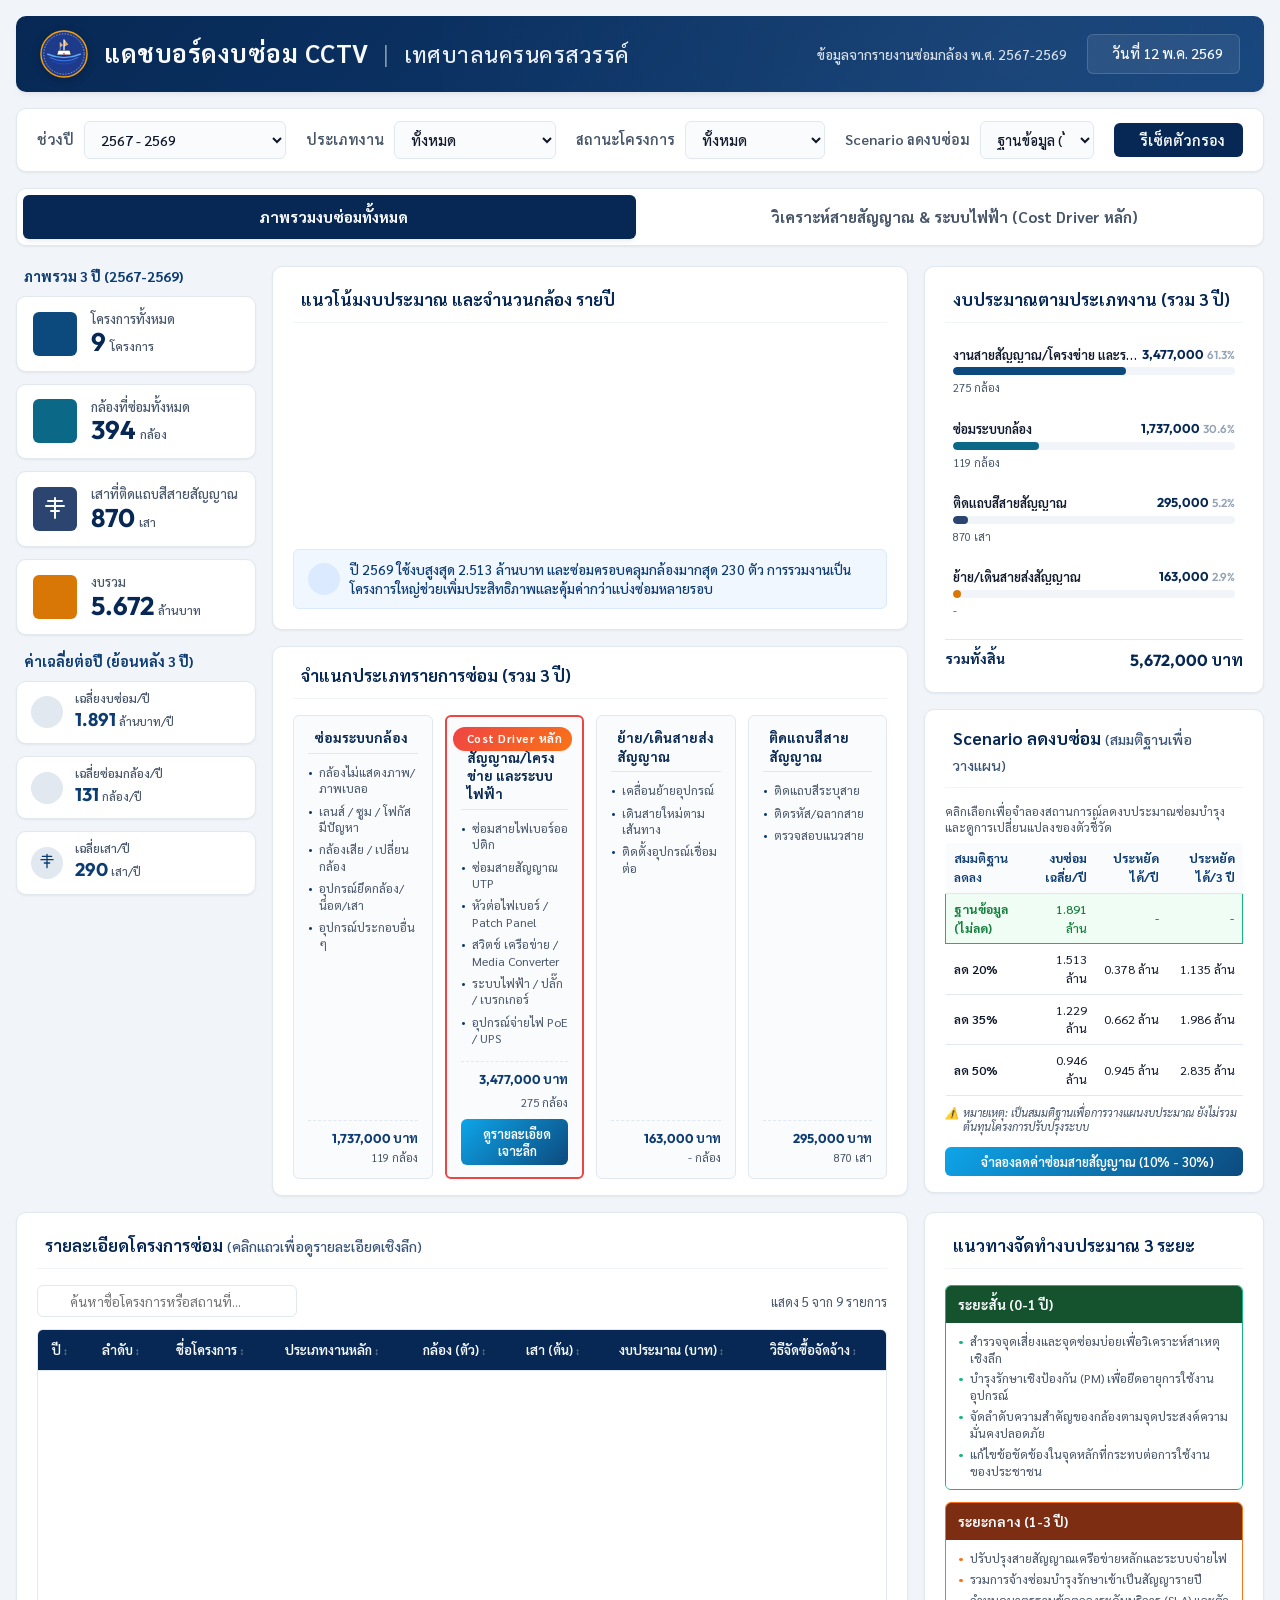
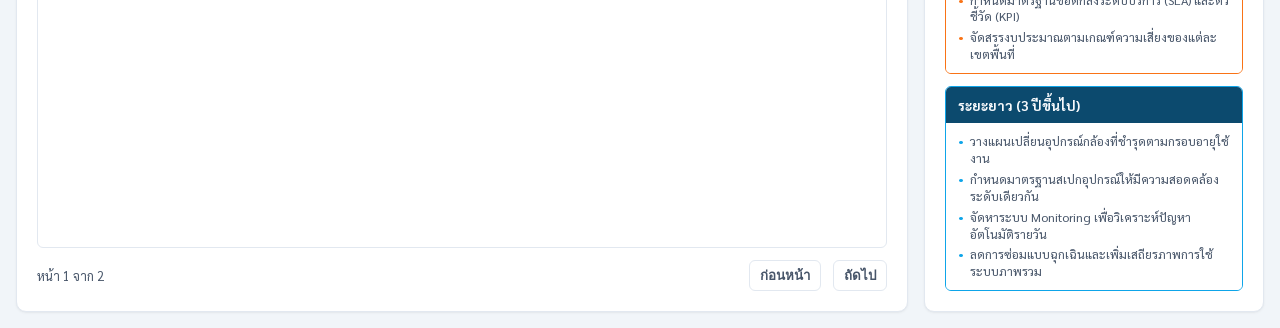
==== commit 543535c6: "style: implement UX/UI critique fixes, side-stripe removals, mobile tables, and chart sub-tabs" ====
--- a/index.html
+++ b/index.html
@@ -5,7 +5,7 @@
     <meta name="viewport" content="width=device-width, initial-scale=1.0">
     <title>แดชบอร์ดงบซ่อม CCTV | เทศบาลนครนครสวรรค์</title>
     <!-- Stylesheets -->
-    <link rel="stylesheet" href="styles.css?v=1.0.2">
+    <link rel="stylesheet" href="styles.css?v=1.0.3">
     <!-- ApexCharts CDN -->
     <script src="https://cdn.jsdelivr.net/npm/apexcharts"></script>
     <!-- Lucide Icons CDN -->
@@ -772,88 +772,105 @@
                 </div>
             </div>
 
-            <!-- Visual Charts Grid (6 charts) -->
-            <div class="cabling-charts-row">
-                <!-- Chart 1: Yearly Cabling Budget Comparison -->
-                <div class="dashboard-card">
-                    <div class="card-title-bar">
-                        <h2 class="card-title">
-                            <i data-lucide="bar-chart-2"></i>
-                            <span>งบประมาณซ่อมสายสัญญาณ รายปี (เปรียบเทียบ)</span>
-                        </h2>
-                    </div>
-                    <div id="cab-chart-yearly-bar" style="min-height: 220px;"></div>
-                </div>
-
-                <!-- Chart 2: Donut Budget share -->
-                <div class="dashboard-card">
-                    <div class="card-title-bar">
-                        <h2 class="card-title">
-                            <i data-lucide="pie-chart"></i>
-                            <span>สัดส่วนงบสายสัญญาณ เทียบกับหมวดอื่น</span>
-                        </h2>
-                    </div>
-                    <div id="cab-chart-donut-share" style="min-height: 220px;"></div>
-                </div>
-            </div>
-
-            <div class="cabling-charts-row">
-                <!-- Chart 3: Line Chart (3-Year trend) -->
-                <div class="dashboard-card">
-                    <div class="card-title-bar">
-                        <h2 class="card-title">
-                            <i data-lucide="trending-up"></i>
-                            <span>แนวโน้มการเปลี่ยนแปลงค่าซ่อมสายสัญญาณ (3 ปี)</span>
-                        </h2>
-                    </div>
-                    <div id="cab-chart-trend-line" style="min-height: 220px;"></div>
-                </div>
-
-                <!-- Chart 4: Scatter Plot (Budget/Camera comparison) -->
-                <div class="dashboard-card">
-                    <div class="card-title-bar">
-                        <h2 class="card-title">
-                            <i data-lucide="compass"></i>
-                            <span>เปรียบเทียบงบประมาณซ่อมสายสัญญาณ ต่อจำนวนกล้อง</span>
-                        </h2>
-                    </div>
-                    <div id="cab-chart-scatter-plot" style="min-height: 220px;"></div>
-                </div>
-            </div>
-
-            <div class="cabling-charts-row">
-                <!-- Chart 5: Heatmap of repeated network problems -->
-                <div class="dashboard-card heatmap-card">
-                    <div class="card-title-bar">
-                        <h2 class="card-title">
-                            <i data-lucide="flame"></i>
-                            <span>จุดที่ปัญหาสายสัญญาณซ้ำซาก และคะแนนความเสี่ยงเชิงพื้นที่ (Heatmap)</span>
-                        </h2>
-                    </div>
-                    <div style="display: grid; grid-template-columns: 1.2fr 1fr; gap:16px; align-items: center;">
-                        <div id="cab-chart-heatmap-risk" style="min-height: 220px;"></div>
-                        <div style="font-size:0.8rem; color:var(--text-secondary); line-height:1.5;">
-                            <strong>หมายเหตุการประเมินความเสี่ยงเชิงพื้นที่:</strong>
-                            <ul style="margin-left: 14px; margin-top: 6px; display:flex; flex-direction:column; gap:6px;">
-                                <li><strong style="color:var(--accent-red);">เสี่ยงสูงสุด (Critical):</strong> โหนดกล้องจราจรและแยกหลัก (เช่น สะพานเดชาติวงศ์) เนื่องจากไฟดับจากฟ้าผ่าบ่อย กระทบเครือข่ายเป็นทอด</li>
-                                <li><strong style="color:var(--accent-orange);">เสี่ยงสูง (High):</strong> พื้นที่จัดงานและสวนสาธารณะ (เช่น อุทยานสวรรค์, สนามกีฬา) มีความชื้นสูงและกิ่งไม้พาดทับสายสัญญาณบนเสาไฟบ่อย</li>
-                                <li><strong>เสี่ยงปานกลาง (Medium):</strong> แถบศูนย์บริการและอาคารสาธารณะ (เช่น สภ.เมืองนครสวรรค์) มักเจอปัญหาช่วงงานปรับปรุงทางเท้าหรือรื้อถอนแนวสายเดิม</li>
-                            </ul>
-                        </div>
-                    </div>
-                </div>
-            </div>
-
-            <div class="cabling-charts-row">
-                <!-- Chart 6: Pareto Chart (Project Contribution analysis) -->
-                <div class="dashboard-card heatmap-card">
-                    <div class="card-title-bar">
-                        <h2 class="card-title">
-                            <i data-lucide="trending-down"></i>
-                            <span>Pareto Chart: ต้นเหตุหลักการใช้งบซ่อมสายสัญญาณ (รายโครงการ)</span>
-                        </h2>
-                    </div>
-                    <div id="cab-chart-pareto-analysis" style="min-height: 240px;"></div>
+            <!-- Visual Charts Groups & Sub-Tabs -->
+            <div class="cabling-chart-subtabs" id="cabling-chart-subtabs">
+                <button class="btn-sub-tab active" onclick="switchCablingChartTab('budget')" id="subtab-budget">
+                    <i data-lucide="bar-chart-2" style="display:inline-block; width:14px; height:14px; margin-right:4px; vertical-align:middle;"></i>
+                    <span>วิเคราะห์สถิติงบประมาณ</span>
+                </button>
+                <button class="btn-sub-tab" onclick="switchCablingChartTab('risk')" id="subtab-risk">
+                    <i data-lucide="shield-alert" style="display:inline-block; width:14px; height:14px; margin-right:4px; vertical-align:middle;"></i>
+                    <span>วิเคราะห์โครงข่ายและความเสี่ยง</span>
+                </button>
+            </div>
+
+            <!-- Group A: Budget Statistics (Visible by Default) -->
+            <div id="cabling-charts-group-budget" class="fade-in">
+                <div class="cabling-charts-row">
+                    <!-- Chart 1: Yearly Cabling Budget Comparison -->
+                    <div class="dashboard-card">
+                        <div class="card-title-bar">
+                            <h2 class="card-title">
+                                <i data-lucide="bar-chart-2"></i>
+                                <span>งบประมาณซ่อมสายสัญญาณ รายปี (เปรียบเทียบ)</span>
+                            </h2>
+                        </div>
+                        <div id="cab-chart-yearly-bar" style="min-height: 220px;"></div>
+                    </div>
+
+                    <!-- Chart 2: Donut Budget share -->
+                    <div class="dashboard-card">
+                        <div class="card-title-bar">
+                            <h2 class="card-title">
+                                <i data-lucide="pie-chart"></i>
+                                <span>สัดส่วนงบสายสัญญาณ เทียบกับหมวดอื่น</span>
+                            </h2>
+                        </div>
+                        <div id="cab-chart-donut-share" style="min-height: 220px;"></div>
+                    </div>
+                </div>
+
+                <div class="cabling-charts-row" style="margin-top: 16px;">
+                    <!-- Chart 3: Line Chart (3-Year trend) -->
+                    <div class="dashboard-card">
+                        <div class="card-title-bar">
+                            <h2 class="card-title">
+                                <i data-lucide="trending-up"></i>
+                                <span>แนวโน้มการเปลี่ยนแปลงค่าซ่อมสายสัญญาณ (3 ปี)</span>
+                            </h2>
+                        </div>
+                        <div id="cab-chart-trend-line" style="min-height: 220px;"></div>
+                    </div>
+
+                    <!-- Chart 4: Scatter Plot (Budget/Camera comparison) -->
+                    <div class="dashboard-card">
+                        <div class="card-title-bar">
+                            <h2 class="card-title">
+                                <i data-lucide="compass"></i>
+                                <span>เปรียบเทียบงบประมาณซ่อมสายสัญญาณ ต่อจำนวนกล้อง</span>
+                            </h2>
+                        </div>
+                        <div id="cab-chart-scatter-plot" style="min-height: 220px;"></div>
+                    </div>
+                </div>
+            </div>
+
+            <!-- Group B: Network & Risk Analysis (Hidden by Default) -->
+            <div id="cabling-charts-group-risk" class="hidden fade-in">
+                <div class="cabling-charts-row">
+                    <!-- Chart 5: Heatmap of repeated network problems -->
+                    <div class="dashboard-card heatmap-card">
+                        <div class="card-title-bar">
+                            <h2 class="card-title">
+                                <i data-lucide="flame"></i>
+                                <span>จุดที่ปัญหาสายสัญญาณซ้ำซาก และคะแนนความเสี่ยงเชิงพื้นที่ (Heatmap)</span>
+                            </h2>
+                        </div>
+                        <div style="display: grid; grid-template-columns: 1.2fr 1fr; gap:16px; align-items: center;">
+                            <div id="cab-chart-heatmap-risk" style="min-height: 220px;"></div>
+                            <div style="font-size:0.8rem; color:var(--text-secondary); line-height:1.5;">
+                                <strong>หมายเหตุการประเมินความเสี่ยงเชิงพื้นที่:</strong>
+                                <ul style="margin-left: 14px; margin-top: 6px; display:flex; flex-direction:column; gap:6px;">
+                                    <li><strong style="color:var(--accent-red);">เสี่ยงสูงสุด (Critical):</strong> โหนดกล้องจราจรและแยกหลัก (เช่น สะพานเดชาติวงศ์) เนื่องจากไฟดับจากฟ้าผ่าบ่อย กระทบเครือข่ายเป็นทอด</li>
+                                    <li><strong style="color:var(--accent-orange);">เสี่ยงสูง (High):</strong> พื้นที่จัดงานและสวนสาธารณะ (เช่น อุทยานสวรรค์, สนามกีฬา) มีความชื้นสูงและกิ่งไม้พาดทับสายสัญญาณบนเสาไฟบ่อย</li>
+                                    <li><strong>เสี่ยงปานกลาง (Medium):</strong> แถบศูนย์บริการและอาคารสาธารณะ (เช่น สภ.เมืองนครสวรรค์) มักเจอปัญหาช่วงงานปรับปรุงทางเท้าหรือรื้อถอนแนวสายเดิม</li>
+                                </ul>
+                            </div>
+                        </div>
+                    </div>
+                </div>
+
+                <div class="cabling-charts-row" style="margin-top: 16px;">
+                    <!-- Chart 6: Pareto Chart (Project Contribution analysis) -->
+                    <div class="dashboard-card heatmap-card">
+                        <div class="card-title-bar">
+                            <h2 class="card-title">
+                                <i data-lucide="trending-down"></i>
+                                <span>Pareto Chart: ต้นเหตุหลักการใช้งบซ่อมสายสัญญาณ (รายโครงการ)</span>
+                            </h2>
+                        </div>
+                        <div id="cab-chart-pareto-analysis" style="min-height: 240px;"></div>
+                    </div>
                 </div>
             </div>
 
@@ -1115,6 +1132,6 @@
     </div> <!-- End Modal Overlay -->
 
     <!-- Application Script -->
-    <script src="app.js?v=1.0.2"></script>
+    <script src="app.js?v=1.0.3"></script>
 </body>
 </html>
--- a/styles.css
+++ b/styles.css
@@ -669,7 +669,8 @@
 
 .dist-item.active-filter {
     background-color: var(--insight-bg);
-    border-left: 3px solid var(--accent-blue);
+    border: 1px solid var(--accent-blue);
+    padding: 5px 7px; /* compensate border width to prevent layout shift */
 }
 
 .dist-header {
@@ -795,8 +796,20 @@
 
 .scenario-table tbody tr.selected-scenario {
     background-color: #f0fdf4;
-    border-left: 3px solid var(--accent-green);
     color: #15803d;
+}
+
+.scenario-table tbody tr.selected-scenario td {
+    border-top: 1px solid var(--accent-green) !important;
+    border-bottom: 1px solid var(--accent-green) !important;
+}
+
+.scenario-table tbody tr.selected-scenario td:first-child {
+    border-left: 1px solid var(--accent-green) !important;
+}
+
+.scenario-table tbody tr.selected-scenario td:last-child {
+    border-right: 1px solid var(--accent-green) !important;
 }
 
 .scenario-table tbody tr.selected-scenario td:first-child {
@@ -1173,21 +1186,21 @@
 }
 
 .step-short {
-    border-left: 4px solid var(--accent-green);
+    border-color: var(--accent-green);
 }
 .step-short .guide-step-header {
     background-color: #14532d;
 }
 
 .step-mid {
-    border-left: 4px solid var(--accent-orange);
+    border-color: var(--accent-orange);
 }
 .step-mid .guide-step-header {
     background-color: #7c2d12;
 }
 
 .step-long {
-    border-left: 4px solid var(--accent-blue);
+    border-color: var(--accent-blue);
 }
 .step-long .guide-step-header {
     background-color: #0c4a6e;
@@ -1362,12 +1375,10 @@
     font-size: 0.95rem;
     font-weight: 700;
     color: var(--primary-light);
-    border-left: 4px solid var(--accent-blue);
-    padding-left: 8px;
     margin-bottom: 10px;
     display: flex;
     align-items: center;
-    gap: 6px;
+    gap: 8px;
 }
 
 .modal-split-grid {
@@ -1662,7 +1673,8 @@
 }
 
 .cabling-card-highlight {
-    border-left: 5px solid var(--accent-red) !important;
+    border: 2px solid var(--accent-red) !important;
+    background-color: rgba(239, 68, 68, 0.03) !important;
 }
 
 /* Charts Grid for Cabling */
@@ -1872,7 +1884,7 @@
 /* Executive Summary Box */
 .summary-quote-box {
     background: linear-gradient(135deg, #fef2f2 0%, #fffbeb 100%);
-    border-left: 5px solid var(--accent-red);
+    border: 1px solid rgba(239, 68, 68, 0.25);
     padding: 16px 20px;
     border-radius: var(--radius-sm);
     font-size: 0.9rem;
@@ -2038,3 +2050,127 @@
         grid-template-columns: 1fr;
     }
 }
+
+/* ==========================================================================
+   UX/UI critique enhancements - Sub-Tabs, Mobile Tables & Transitions
+   ========================================================================== */
+
+/* Cabling Chart Sub-Tabs */
+.cabling-chart-subtabs {
+    display: flex;
+    gap: 8px;
+    margin-bottom: 20px;
+    background-color: #e2e8f0;
+    padding: 4px;
+    border-radius: var(--radius-md);
+    width: fit-content;
+}
+
+.btn-sub-tab {
+    background: none;
+    border: none;
+    padding: 8px 16px;
+    font-family: inherit;
+    font-size: 0.85rem;
+    font-weight: 600;
+    color: var(--text-secondary);
+    cursor: pointer;
+    border-radius: var(--radius-sm);
+    transition: var(--transition-fast);
+}
+
+.btn-sub-tab:hover {
+    color: var(--primary);
+    background-color: rgba(255, 255, 255, 0.5);
+}
+
+.btn-sub-tab.active {
+    background-color: #ffffff;
+    color: var(--primary);
+    box-shadow: var(--shadow-sm);
+}
+
+/* Animations and transitions */
+.fade-in {
+    animation: fadeIn 0.25s ease-out forwards;
+}
+
+@keyframes fadeIn {
+    from {
+        opacity: 0;
+        transform: translateY(8px);
+    }
+    to {
+        opacity: 1;
+        transform: translateY(0);
+    }
+}
+
+.pulse-value {
+    animation: pulseValue 0.3s ease-in-out;
+}
+
+@keyframes pulseValue {
+    0% { transform: scale(1); }
+    50% { transform: scale(1.06); color: var(--accent-blue); }
+    100% { transform: scale(1); }
+}
+
+/* Mobile Stacking for Table Data */
+@media (max-width: 768px) {
+    .data-table, 
+    .data-table thead, 
+    .data-table tbody, 
+    .data-table th, 
+    .data-table td, 
+    .data-table tr {
+        display: block;
+    }
+    
+    .data-table thead {
+        display: none !important;
+    }
+    
+    .data-table tr {
+        background-color: var(--card-bg);
+        border: 1px solid var(--border-color);
+        border-radius: var(--radius-md);
+        padding: 16px;
+        margin-bottom: 14px;
+        box-shadow: var(--shadow-sm);
+        transition: var(--transition-normal);
+    }
+    
+    .data-table tr:hover {
+        box-shadow: var(--shadow-md);
+        border-color: var(--primary-light);
+    }
+    
+    .data-table td {
+        border-bottom: 1px solid var(--border-light) !important;
+        padding: 8px 0 !important;
+        text-align: left !important;
+        display: flex;
+        justify-content: space-between;
+        align-items: center;
+        gap: 12px;
+        font-size: 0.82rem;
+    }
+    
+    .data-table td:last-child {
+        border-bottom: none !important;
+    }
+    
+    .data-table td::before {
+        content: attr(data-label);
+        font-weight: 700;
+        color: var(--primary-light);
+        font-size: 0.76rem;
+        flex-shrink: 0;
+        text-align: left;
+    }
+    
+    .data-table td.font-outfit {
+        font-size: 0.88rem;
+    }
+}
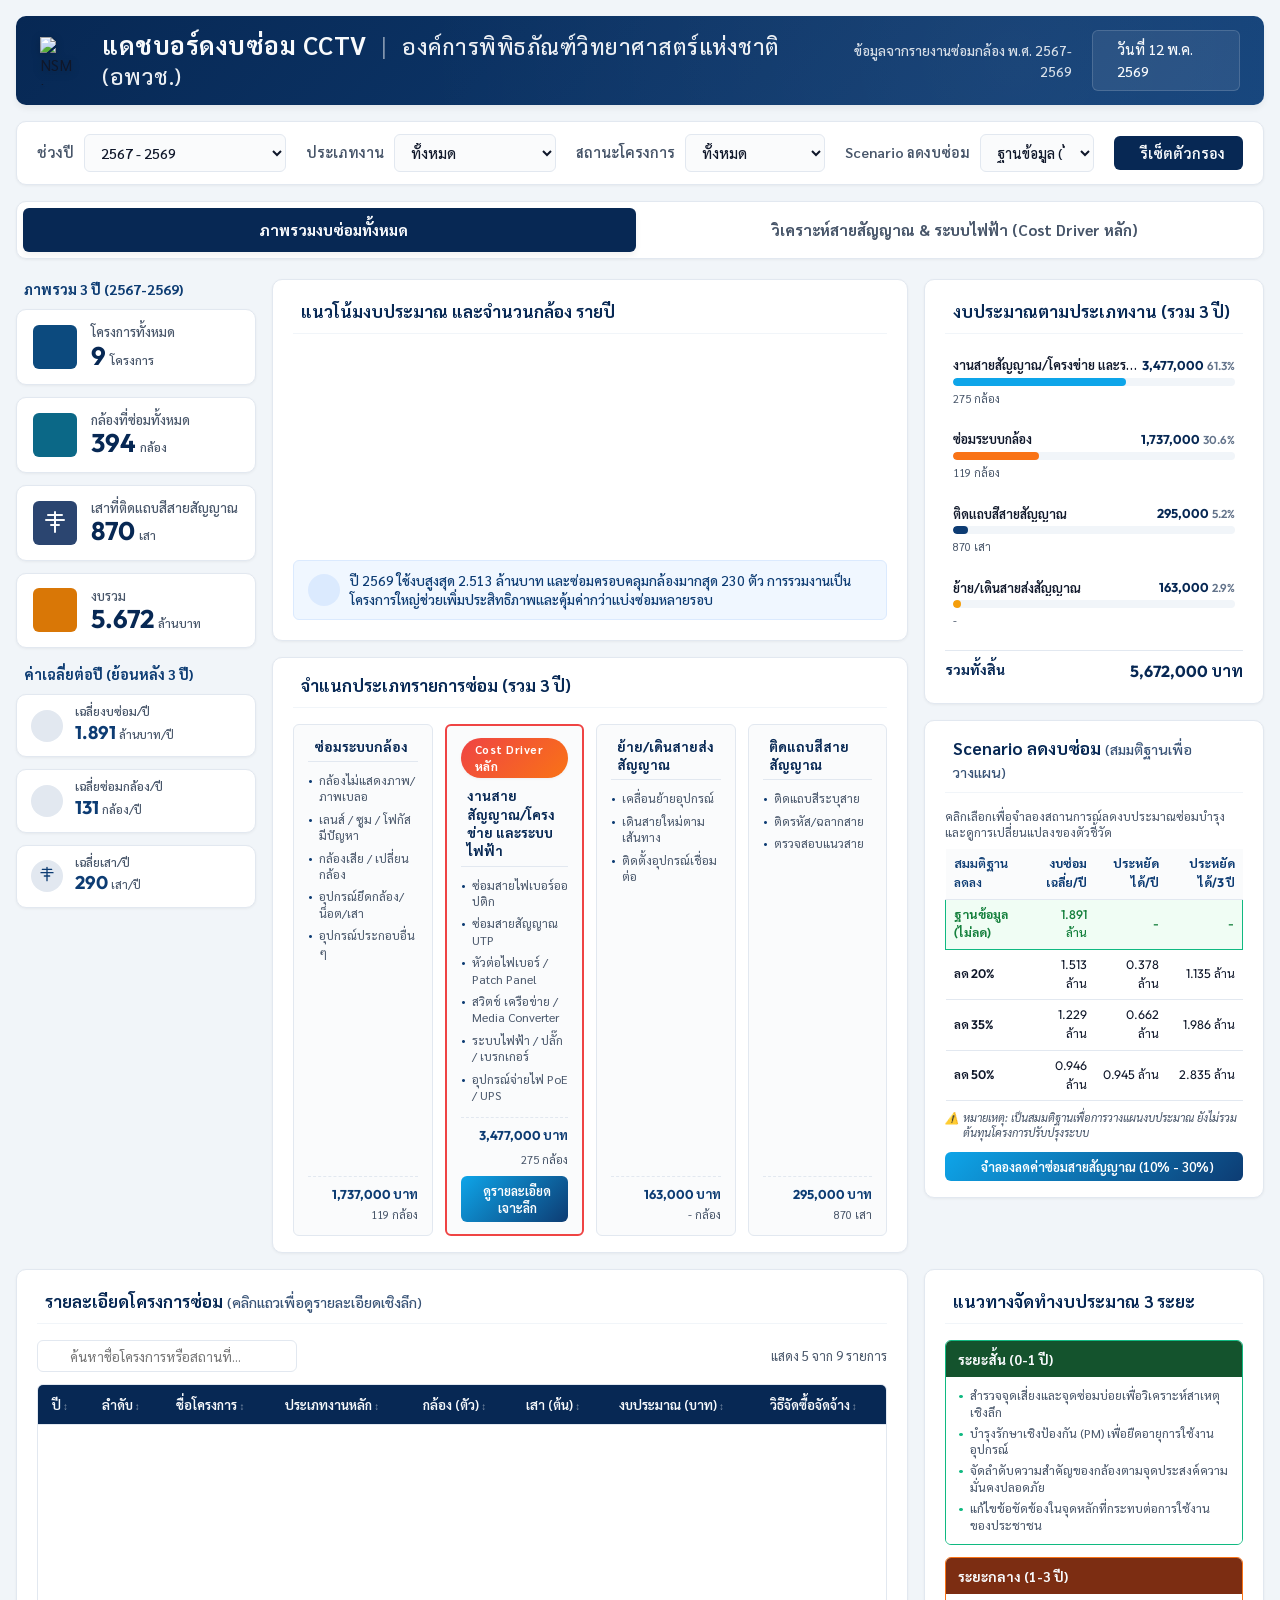
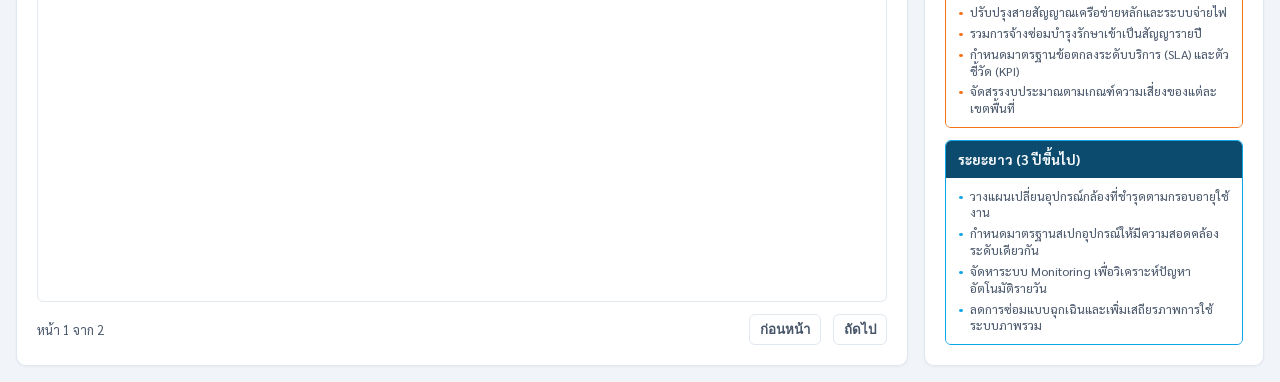
==== commit b606fe3c: "docs & feat: adapt branding to National Science Museum (NSM) and upgrade cabling simulation metrics " ====
--- a/index.html
+++ b/index.html
@@ -3,7 +3,7 @@
 <head>
     <meta charset="UTF-8">
     <meta name="viewport" content="width=device-width, initial-scale=1.0">
-    <title>แดชบอร์ดงบซ่อม CCTV | เทศบาลนครนครสวรรค์</title>
+    <title>แดชบอร์ดงบซ่อม CCTV | องค์การพิพิธภัณฑ์วิทยาศาสตร์แห่งชาติ (อพวช.)</title>
     <!-- Stylesheets -->
     <link rel="stylesheet" href="styles.css?v=1.0.3">
     <!-- ApexCharts CDN -->
@@ -18,25 +18,10 @@
         <!-- Header -->
         <header class="main-header">
             <div class="header-left">
-                <!-- High-fidelity SVG of Nakhon Sawan Municipality Seal -->
-                <svg class="municipality-logo" viewBox="0 0 100 100" xmlns="http://www.w3.org/2000/svg">
-                    <circle cx="50" cy="50" r="48" fill="#1e3a8a" stroke="#f59e0b" stroke-width="3"/>
-                    <circle cx="50" cy="50" r="42" fill="none" stroke="#ffffff" stroke-width="1" stroke-dasharray="3,3"/>
-                    <path d="M15 50 Q 50 65, 85 50" fill="none" stroke="#60a5fa" stroke-width="3"/>
-                    <path d="M20 57 Q 50 72, 80 57" fill="none" stroke="#3b82f6" stroke-width="2"/>
-                    <path d="M25 64 Q 50 78, 75 64" fill="none" stroke="#1d4ed8" stroke-width="1.5"/>
-                    <!-- Sailing Junk Boat (traditional symbol of Nakhon Sawan/river junction) -->
-                    <path d="M35 52 L38 42 L62 42 L65 52 Z" fill="#ffffff" stroke="#1e293b" stroke-width="1.5"/>
-                    <path d="M50 42 L50 20 L58 30 L50 34" fill="#f59e0b" stroke="#ffffff" stroke-width="1"/>
-                    <line x1="50" y1="42" x2="50" y2="20" stroke="#ffffff" stroke-width="2"/>
-                    <path d="M42 42 L42 26 L47 32 L42 35" fill="#f59e0b" stroke="#ffffff" stroke-width="1"/>
-                    <circle cx="50" cy="50" r="2" fill="#ef4444"/>
-                    <!-- Thai text ring decoration simplified as circular path -->
-                    <path id="textPath" d="M 50,50 m -36,0 a 36,36 0 1,1 72,0 a 36,36 0 1,1 -72,0" fill="none" />
-                </svg>
+                <img class="municipality-logo" src="https://upload.wikimedia.org/wikipedia/commons/0/03/Thai_National_Science_Museum_logo_2.svg" alt="NSM Logo">
                 <div class="header-title-container">
                     <h1 class="header-title">
-                        แดชบอร์ดงบซ่อม CCTV <span class="divider">|</span> <span class="sub">เทศบาลนครนครสวรรค์</span>
+                        แดชบอร์ดงบซ่อม CCTV <span class="divider">|</span> <span class="sub">องค์การพิพิธภัณฑ์วิทยาศาสตร์แห่งชาติ (อพวช.)</span>
                     </h1>
                 </div>
             </div>
@@ -646,8 +631,8 @@
             <!-- KPIs specific to Cabling -->
             <div class="grid-cabling-kpis">
                 <!-- KPI 1: Total Budget (Highlighted as Cost Driver) -->
-                <div class="kpi-card kpi-blue pulse-warning cabling-card-highlight">
-                    <div class="badge-cost-driver">
+                <div class="kpi-card kpi-blue pulse-warning cabling-card-highlight" id="cabling-budget-card">
+                    <div class="badge-cost-driver" id="cabling-budget-badge">
                         <i data-lucide="alert-triangle" size="10"></i>
                         <span>Cost Driver หลัก</span>
                     </div>
@@ -730,7 +715,7 @@
                             <span>Scenario จำลองการลดค่าซ่อมสายสัญญาณ</span>
                         </h2>
                     </div>
-                    <p class="scenario-desc">จำลองการปรับปรุงเชิงป้องกันและการจัดระเบียบสายสัญญาณเพื่อวิเคราะห์ผลประหยัดงบประมาณภาพรวมของเทศบาลนครนครสวรรค์</p>
+                    <p class="scenario-desc">จำลองการปรับปรุงเชิงป้องกันและการจัดระเบียบสายสัญญาณเพื่อวิเคราะห์ผลประหยัดงบประมาณภาพรวมขององค์การพิพิธภัณฑ์วิทยาศาสตร์แห่งชาติ (อพวช.)</p>
                     <div class="cabling-sim-controls">
                         <div class="cabling-sim-left">
                             <span class="filter-label">เลือกอัตราการลดงบ:</span>
--- a/styles.css
+++ b/styles.css
@@ -24,8 +24,9 @@
     /* Text Colors */
     --text-primary: #0f172a;
     --text-secondary: #475569;
-    --text-muted: #94a3b8;
+    --text-muted: #64748b; /* Improved contrast for accessibility */
     --text-light: #f8fafc;
+    --accent-green-text: #047857; /* WCAG compliant green text */
     
     /* Borders & Shadows */
     --border-color: #e2e8f0;
@@ -33,10 +34,10 @@
     --radius-sm: 6px;
     --radius-md: 10px;
     --radius-lg: 16px;
-    --shadow-sm: 0 1px 3px 0 rgba(0, 0, 0, 0.05), 0 1px 2px -1px rgba(0, 0, 0, 0.05);
-    --shadow-md: 0 4px 6px -1px rgba(0, 0, 0, 0.05), 0 2px 4px -2px rgba(0, 0, 0, 0.05);
-    --shadow-lg: 0 10px 15px -3px rgba(0, 0, 0, 0.05), 0 4px 6px -4px rgba(0, 0, 0, 0.05);
-    --shadow-premium: 0 10px 30px -10px rgba(7, 40, 84, 0.08);
+    --shadow-sm: 0 1px 3px rgba(0, 0, 0, 0.05);
+    --shadow-md: 0 4px 6px rgba(0, 0, 0, 0.05);
+    --shadow-lg: 0 10px 15px rgba(0, 0, 0, 0.05);
+    --shadow-premium: 0 10px 30px rgba(7, 40, 84, 0.08);
     
     /* Transitions */
     --transition-fast: 0.15s ease;
@@ -64,6 +65,7 @@
 h1, h2, h3, h4, h5, h6 {
     font-weight: 700;
     color: var(--primary);
+    line-height: 1.35;
 }
 
 .font-outfit {
@@ -723,10 +725,10 @@
 }
 
 /* Colorful bars based on category */
-.bar-network { background-color: #0c4a7e; }
-.bar-system { background-color: #0b6887; }
-.bar-bands { background-color: #2b4570; }
-.bar-relocate { background-color: #d97706; }
+.bar-network { background-color: var(--accent-blue); }
+.bar-system { background-color: var(--accent-orange); }
+.bar-bands { background-color: var(--primary-light); }
+.bar-relocate { background-color: var(--accent); }
 
 .dist-sub {
     font-size: 0.7rem;
@@ -766,6 +768,7 @@
     width: 100%;
     border-collapse: collapse;
     font-size: 0.78rem;
+    font-family: 'Outfit', 'Sarabun', sans-serif;
 }
 
 .scenario-table th, .scenario-table td {
@@ -1643,8 +1646,13 @@
     z-index: 2;
 }
 
+.category-col .badge-cost-driver {
+    position: static;
+    margin-bottom: 8px;
+}
+
 .btn-sim-cabling {
-    background: linear-gradient(135deg, #0ea5e9 0%, #0c4a7e 100%);
+    background: linear-gradient(135deg, var(--accent-blue) 0%, var(--primary-light) 100%);
     color: white;
     border: none;
     padding: 6px 12px;
@@ -1675,6 +1683,15 @@
 .cabling-card-highlight {
     border: 2px solid var(--accent-red) !important;
     background-color: rgba(239, 68, 68, 0.03) !important;
+}
+
+.cabling-card-savings {
+    border: 2px solid var(--accent-green) !important;
+    background-color: rgba(16, 185, 129, 0.03) !important;
+}
+
+.badge-cost-driver.badge-savings {
+    background: linear-gradient(135deg, #10b981 0%, #059669 100%) !important;
 }
 
 /* Charts Grid for Cabling */
@@ -1727,7 +1744,7 @@
     width: 60px;
     height: 60px;
     border-radius: 50%;
-    background: conic-gradient(var(--accent-red) 0% 82%, #cbd5e1 82% 100%);
+    background: conic-gradient(var(--accent-red) 0% 82%, var(--border-color) 82% 100%);
     display: flex;
     align-items: center;
     justify-content: center;
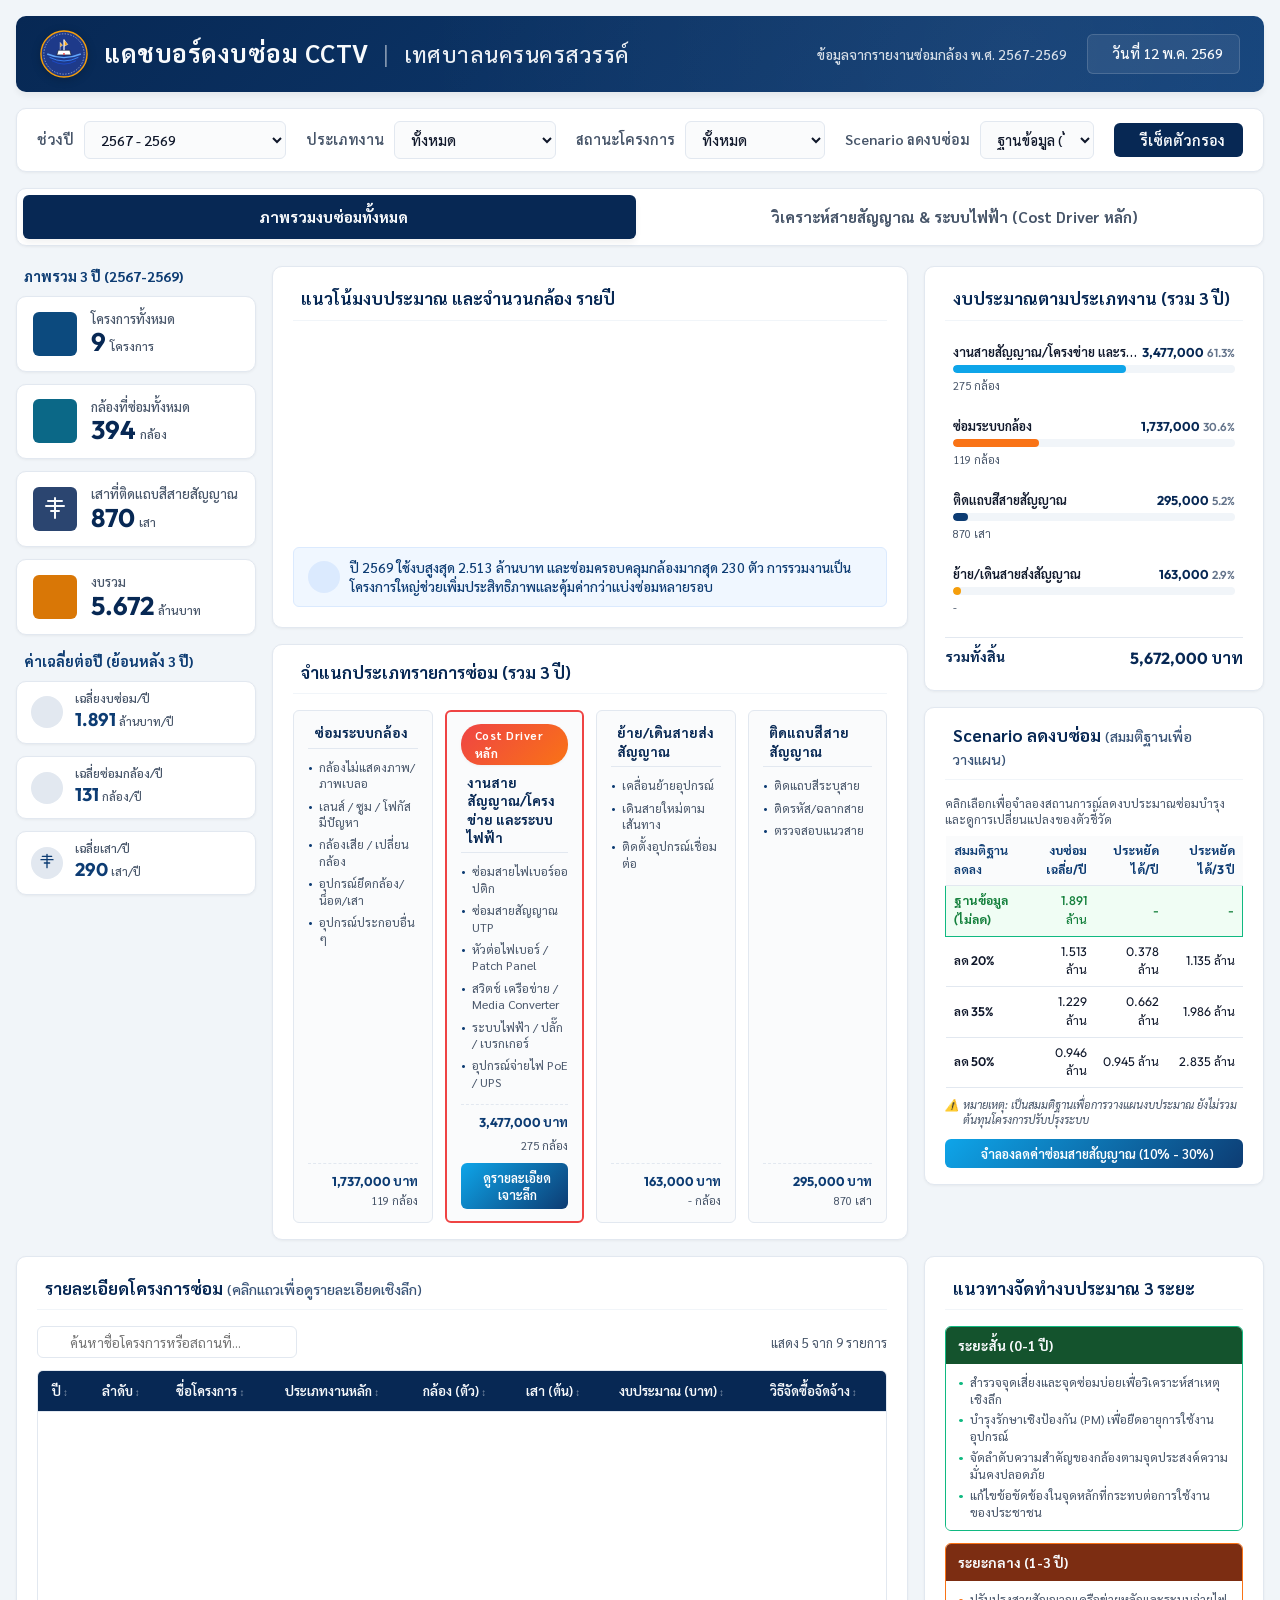
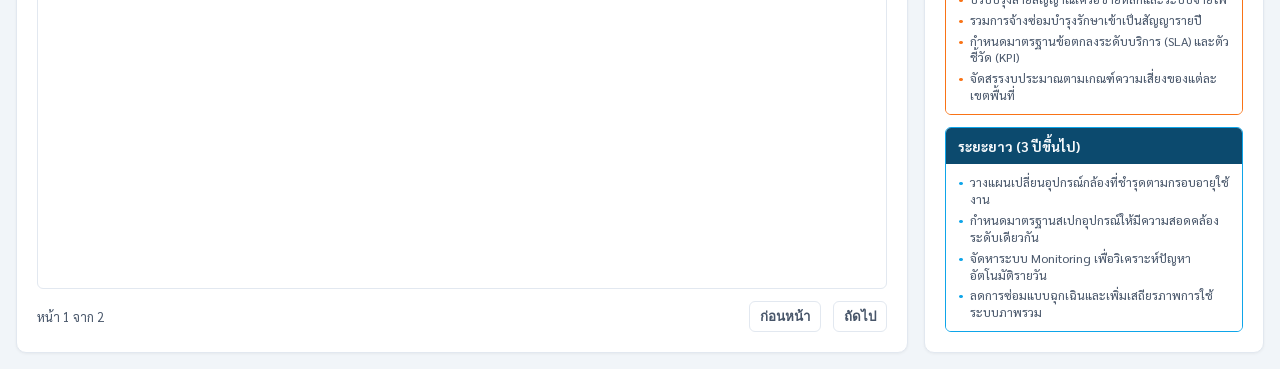
==== commit c538651b: "fix: restore Nakhon Sawan Municipality branding and custom inline SVG seal" ====
--- a/index.html
+++ b/index.html
@@ -3,7 +3,7 @@
 <head>
     <meta charset="UTF-8">
     <meta name="viewport" content="width=device-width, initial-scale=1.0">
-    <title>แดชบอร์ดงบซ่อม CCTV | องค์การพิพิธภัณฑ์วิทยาศาสตร์แห่งชาติ (อพวช.)</title>
+    <title>แดชบอร์ดงบซ่อม CCTV | เทศบาลนครนครสวรรค์</title>
     <!-- Stylesheets -->
     <link rel="stylesheet" href="styles.css?v=1.0.3">
     <!-- ApexCharts CDN -->
@@ -18,10 +18,25 @@
         <!-- Header -->
         <header class="main-header">
             <div class="header-left">
-                <img class="municipality-logo" src="https://upload.wikimedia.org/wikipedia/commons/0/03/Thai_National_Science_Museum_logo_2.svg" alt="NSM Logo">
+                <!-- High-fidelity SVG of Nakhon Sawan Municipality Seal -->
+                <svg class="municipality-logo" viewBox="0 0 100 100" xmlns="http://www.w3.org/2000/svg">
+                    <circle cx="50" cy="50" r="48" fill="#1e3a8a" stroke="#f59e0b" stroke-width="3"/>
+                    <circle cx="50" cy="50" r="42" fill="none" stroke="#ffffff" stroke-width="1" stroke-dasharray="3,3"/>
+                    <path d="M15 50 Q 50 65, 85 50" fill="none" stroke="#60a5fa" stroke-width="3"/>
+                    <path d="M20 57 Q 50 72, 80 57" fill="none" stroke="#3b82f6" stroke-width="2"/>
+                    <path d="M25 64 Q 50 78, 75 64" fill="none" stroke="#1d4ed8" stroke-width="1.5"/>
+                    <!-- Sailing Junk Boat (traditional symbol of Nakhon Sawan/river junction) -->
+                    <path d="M35 52 L38 42 L62 42 L65 52 Z" fill="#ffffff" stroke="#1e293b" stroke-width="1.5"/>
+                    <path d="M50 42 L50 20 L58 30 L50 34" fill="#f59e0b" stroke="#ffffff" stroke-width="1"/>
+                    <line x1="50" y1="42" x2="50" y2="20" stroke="#ffffff" stroke-width="2"/>
+                    <path d="M42 42 L42 26 L47 32 L42 35" fill="#f59e0b" stroke="#ffffff" stroke-width="1"/>
+                    <circle cx="50" cy="50" r="2" fill="#ef4444"/>
+                    <!-- Thai text ring decoration simplified as circular path -->
+                    <path id="textPath" d="M 50,50 m -36,0 a 36,36 0 1,1 72,0 a 36,36 0 1,1 -72,0" fill="none" />
+                </svg>
                 <div class="header-title-container">
                     <h1 class="header-title">
-                        แดชบอร์ดงบซ่อม CCTV <span class="divider">|</span> <span class="sub">องค์การพิพิธภัณฑ์วิทยาศาสตร์แห่งชาติ (อพวช.)</span>
+                        แดชบอร์ดงบซ่อม CCTV <span class="divider">|</span> <span class="sub">เทศบาลนครนครสวรรค์</span>
                     </h1>
                 </div>
             </div>
@@ -715,7 +730,7 @@
                             <span>Scenario จำลองการลดค่าซ่อมสายสัญญาณ</span>
                         </h2>
                     </div>
-                    <p class="scenario-desc">จำลองการปรับปรุงเชิงป้องกันและการจัดระเบียบสายสัญญาณเพื่อวิเคราะห์ผลประหยัดงบประมาณภาพรวมขององค์การพิพิธภัณฑ์วิทยาศาสตร์แห่งชาติ (อพวช.)</p>
+                    <p class="scenario-desc">จำลองการปรับปรุงเชิงป้องกันและการจัดระเบียบสายสัญญาณเพื่อวิเคราะห์ผลประหยัดงบประมาณภาพรวมของเทศบาลนครนครสวรรค์</p>
                     <div class="cabling-sim-controls">
                         <div class="cabling-sim-left">
                             <span class="filter-label">เลือกอัตราการลดงบ:</span>
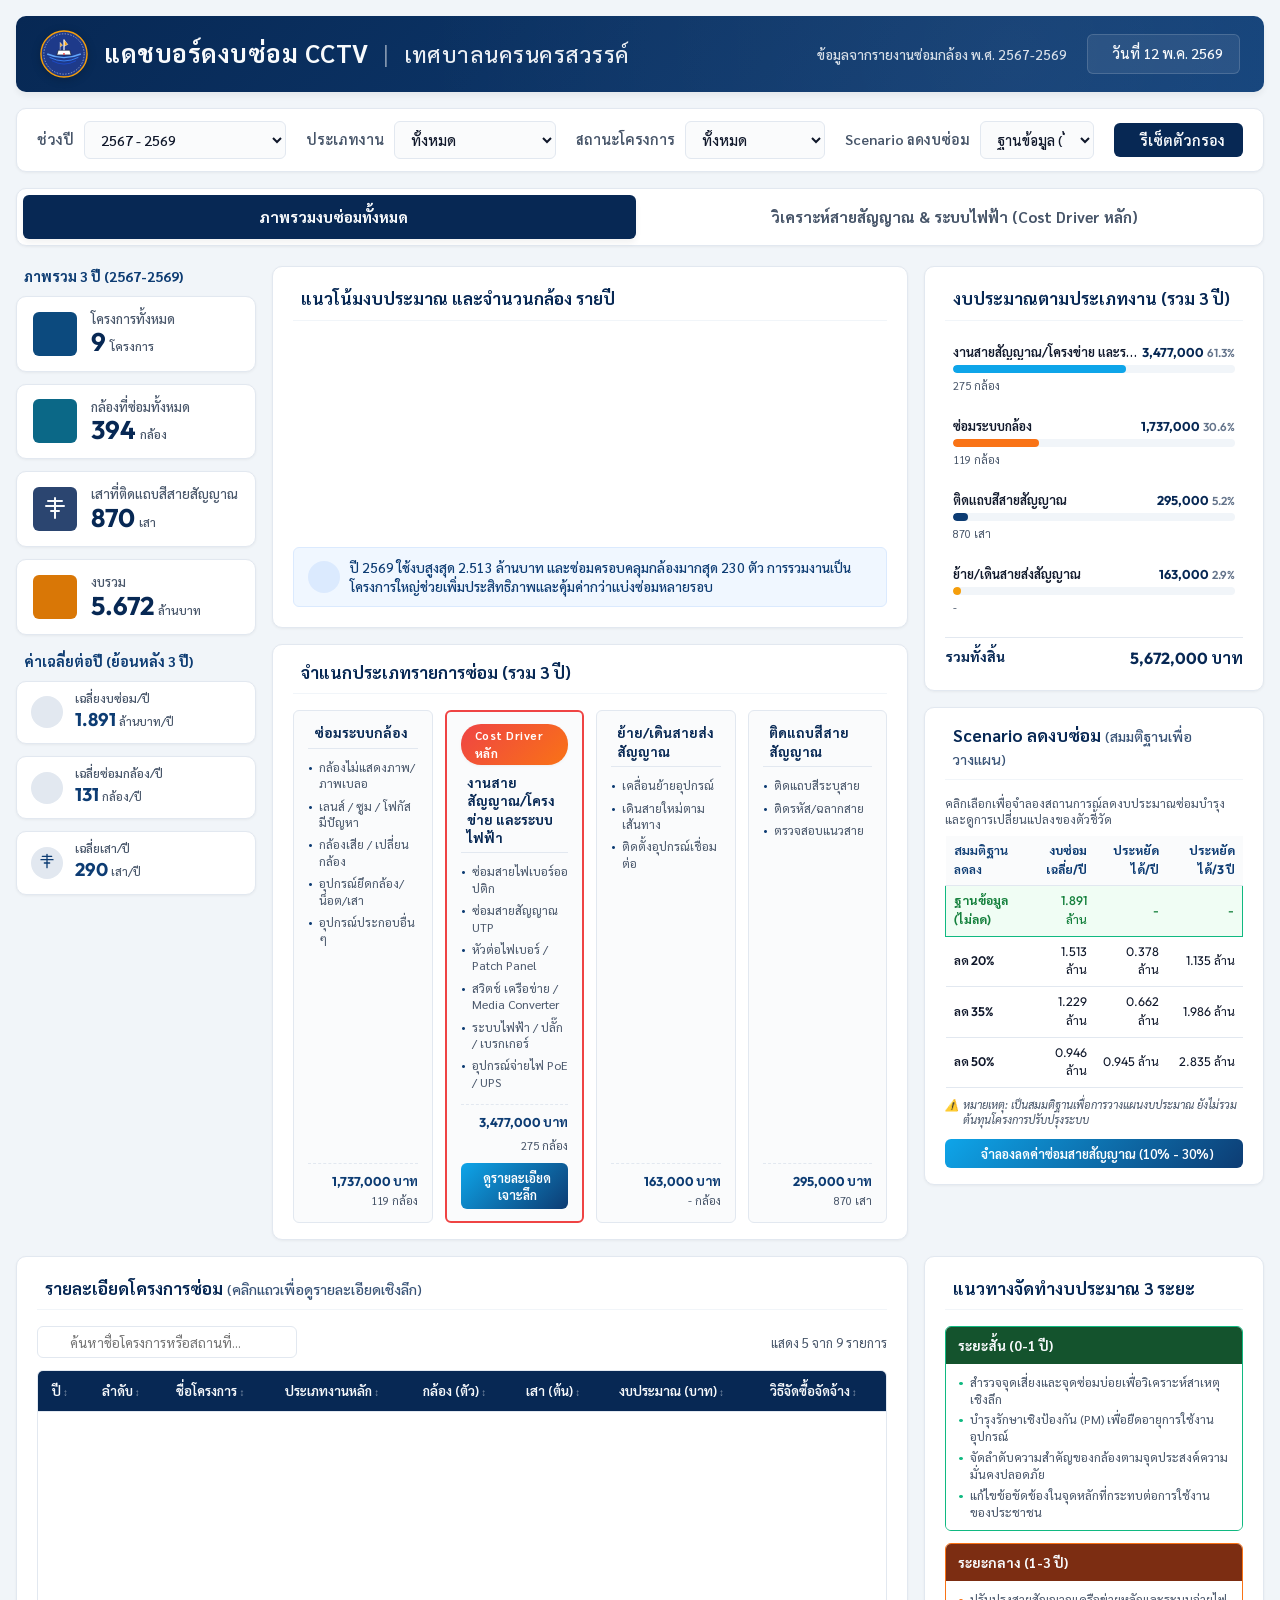
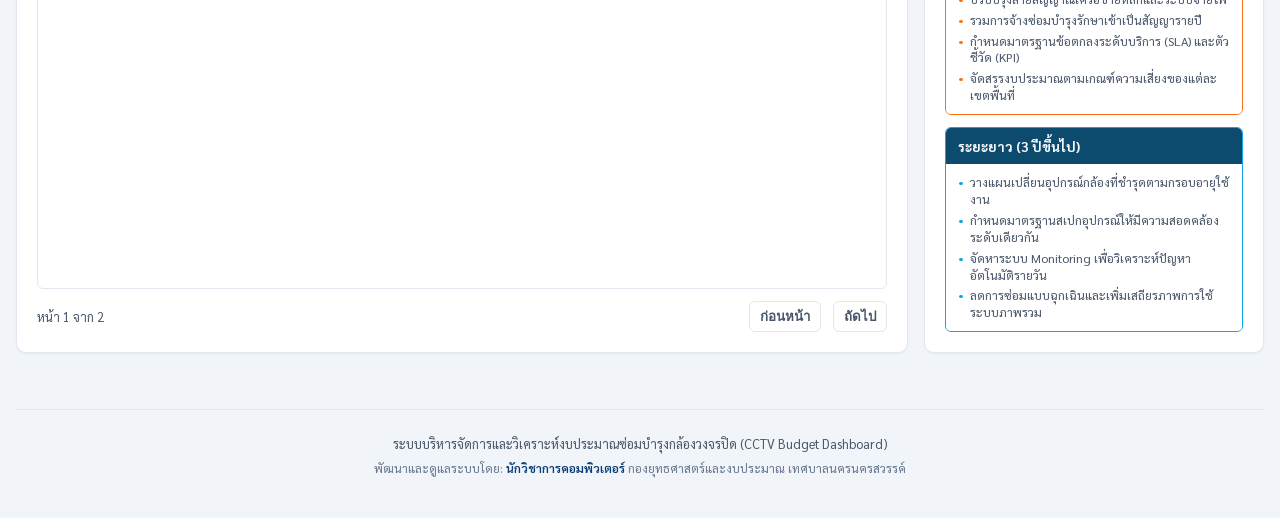
==== commit 7e6624d9: "feat: implement CSS-only tooltips for long text fields and add global footer credit for Computer Tec" ====
--- a/index.html
+++ b/index.html
@@ -1003,6 +1003,14 @@
 
           </div> <!-- End Cabling View -->
 
+          <!-- Global Footer -->
+          <footer class="app-footer">
+              <div class="footer-content">
+                  <p>ระบบบริหารจัดการและวิเคราะห์งบประมาณซ่อมบำรุงกล้องวงจรปิด (CCTV Budget Dashboard)</p>
+                  <p class="credit">พัฒนาและดูแลระบบโดย: <span class="officer-name">นักวิชาการคอมพิวเตอร์</span> กองยุทธศาสตร์และงบประมาณ เทศบาลนครนครสวรรค์</p>
+              </div>
+          </footer>
+
       </div> <!-- End App Container -->
 
     <!-- Interactive Drill-down Modal -->
--- a/styles.css
+++ b/styles.css
@@ -2191,3 +2191,94 @@
         font-size: 0.88rem;
     }
 }
+
+/* Premium CSS-only Hover Tooltips */
+[data-tooltip] {
+    position: relative;
+    cursor: pointer;
+}
+
+[data-tooltip]::after {
+    content: attr(data-tooltip);
+    position: absolute;
+    bottom: 125%;
+    left: 50%;
+    transform: translateX(-50%) scale(0.95);
+    background-color: #072854;
+    color: #fff;
+    padding: 8px 12px;
+    border-radius: 6px;
+    font-size: 0.72rem;
+    font-weight: 500;
+    line-height: 1.4;
+    white-space: normal;
+    width: 250px;
+    box-shadow: 0 4px 15px rgba(0, 0, 0, 0.25);
+    opacity: 0;
+    pointer-events: none;
+    transition: opacity 0.2s ease, transform 0.2s ease;
+    z-index: 9999;
+    text-align: left;
+    border: 1px solid rgba(255, 255, 255, 0.1);
+}
+
+[data-tooltip]::before {
+    content: '';
+    position: absolute;
+    bottom: 115%;
+    left: 50%;
+    transform: translateX(-50%);
+    border-width: 6px;
+    border-style: solid;
+    border-color: #072854 transparent transparent transparent;
+    opacity: 0;
+    pointer-events: none;
+    transition: opacity 0.2s ease;
+    z-index: 9999;
+}
+
+[data-tooltip]:hover::after {
+    opacity: 1;
+    transform: translateX(-50%) scale(1);
+}
+
+[data-tooltip]:hover::before {
+    opacity: 1;
+}
+
+@media (min-width: 769px) {
+    .table-truncate {
+        max-width: 130px;
+        text-overflow: ellipsis;
+        overflow: hidden;
+        white-space: nowrap;
+    }
+}
+
+/* Premium Global Footer */
+.app-footer {
+    margin-top: 40px;
+    padding: 24px 0;
+    border-top: 1px solid var(--border-color);
+    text-align: center;
+    color: var(--text-secondary);
+    font-size: 0.8rem;
+    line-height: 1.6;
+}
+
+.app-footer .footer-content {
+    display: flex;
+    flex-direction: column;
+    gap: 4px;
+}
+
+.app-footer .credit {
+    font-size: 0.76rem;
+    color: var(--text-muted);
+}
+
+.app-footer .officer-name {
+    font-weight: 600;
+    color: var(--primary-light);
+}
+
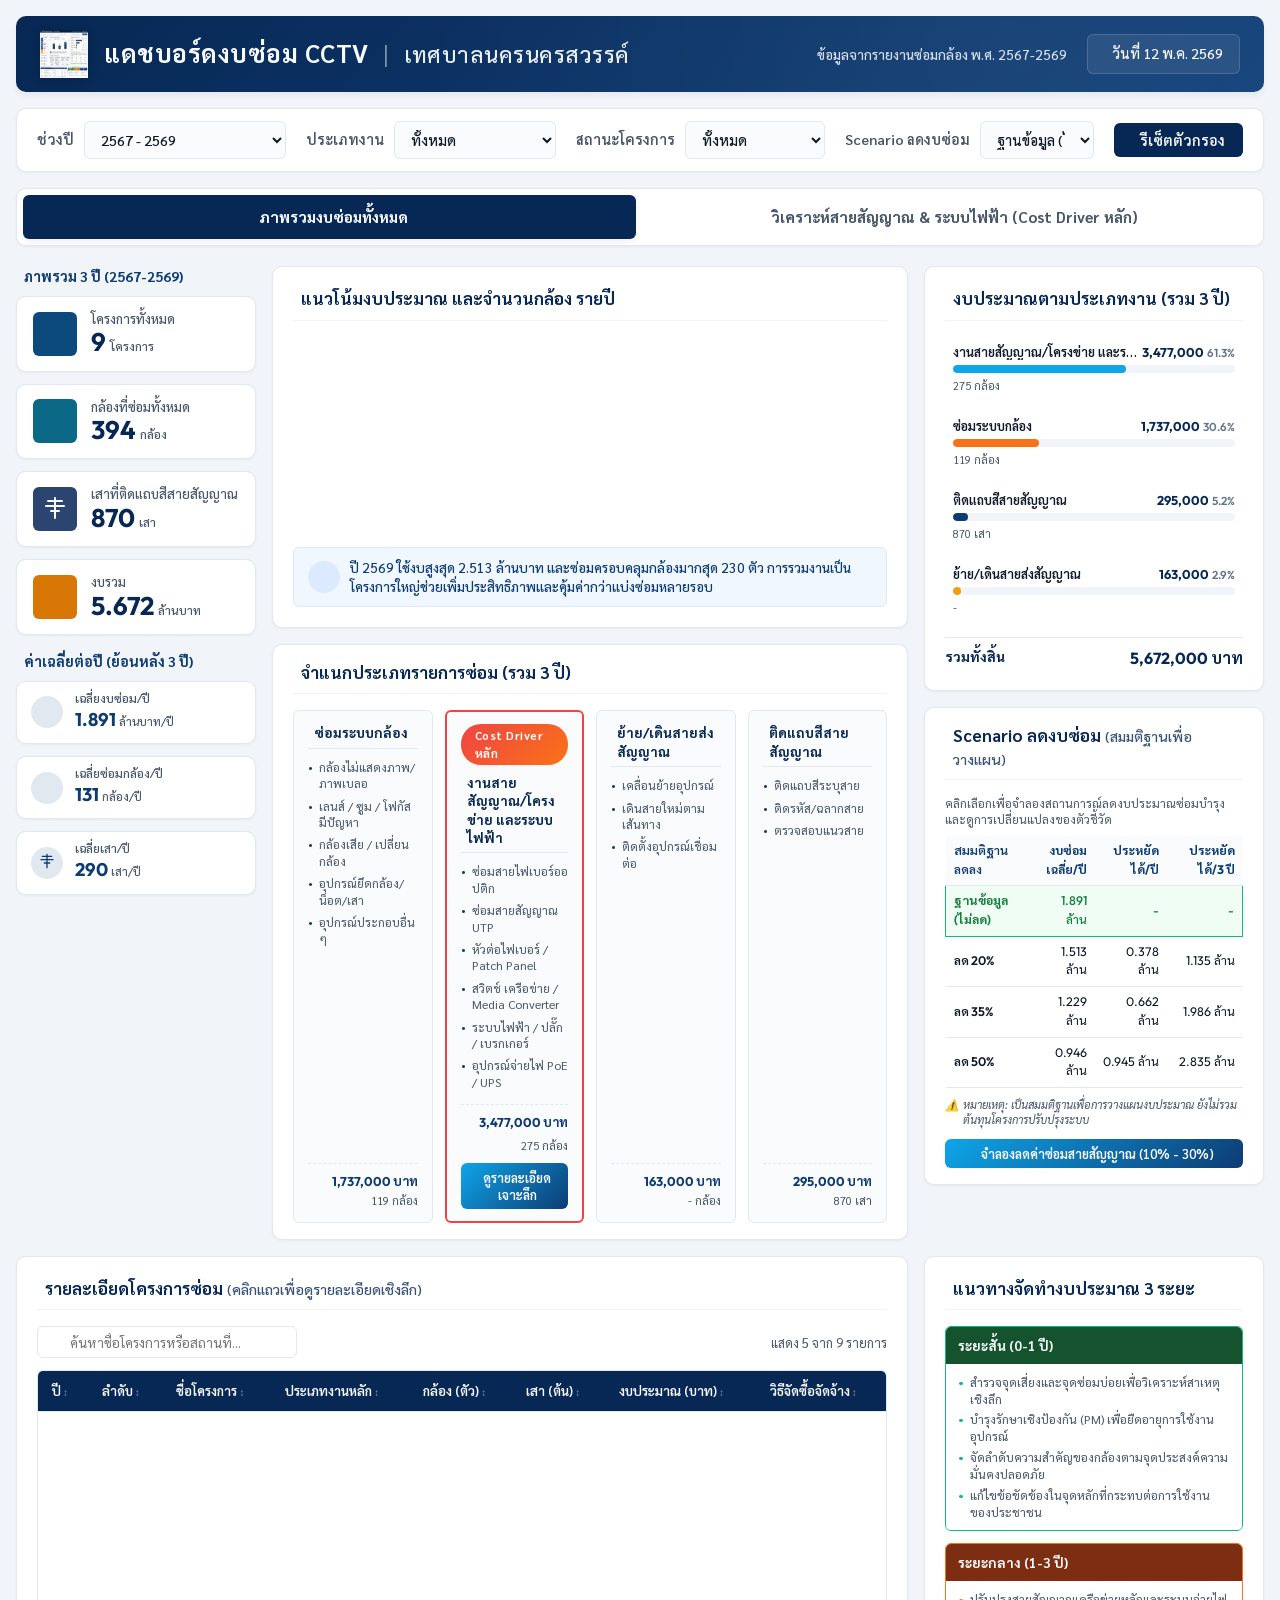
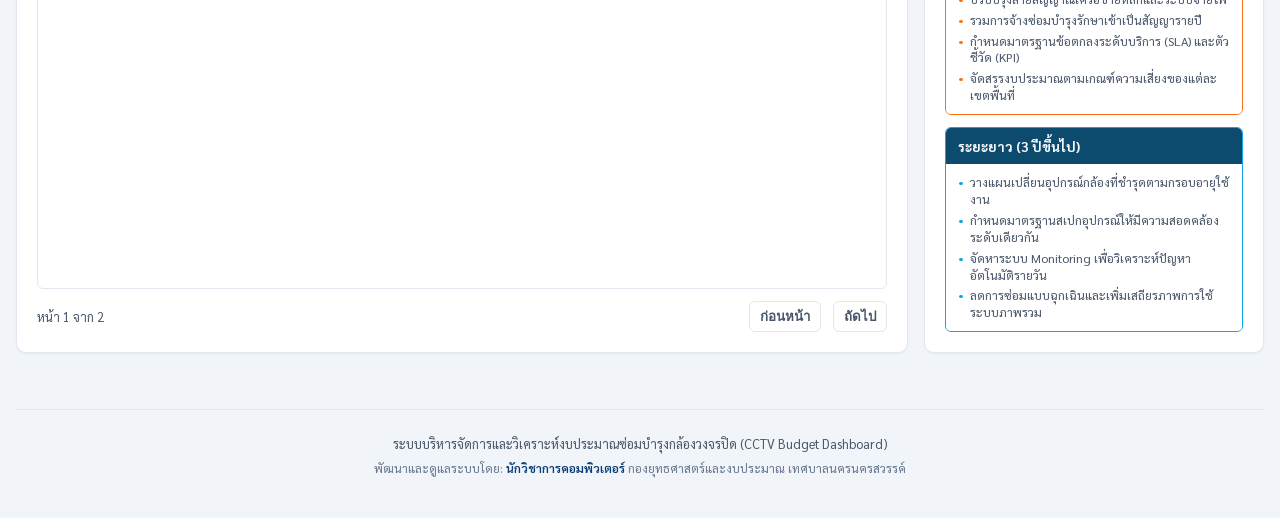
==== commit 50068dbd: "feat: replace generic seal SVG with official Nakhon Sawan Municipality logo image" ====
--- a/index.html
+++ b/index.html
@@ -18,22 +18,8 @@
         <!-- Header -->
         <header class="main-header">
             <div class="header-left">
-                <!-- High-fidelity SVG of Nakhon Sawan Municipality Seal -->
-                <svg class="municipality-logo" viewBox="0 0 100 100" xmlns="http://www.w3.org/2000/svg">
-                    <circle cx="50" cy="50" r="48" fill="#1e3a8a" stroke="#f59e0b" stroke-width="3"/>
-                    <circle cx="50" cy="50" r="42" fill="none" stroke="#ffffff" stroke-width="1" stroke-dasharray="3,3"/>
-                    <path d="M15 50 Q 50 65, 85 50" fill="none" stroke="#60a5fa" stroke-width="3"/>
-                    <path d="M20 57 Q 50 72, 80 57" fill="none" stroke="#3b82f6" stroke-width="2"/>
-                    <path d="M25 64 Q 50 78, 75 64" fill="none" stroke="#1d4ed8" stroke-width="1.5"/>
-                    <!-- Sailing Junk Boat (traditional symbol of Nakhon Sawan/river junction) -->
-                    <path d="M35 52 L38 42 L62 42 L65 52 Z" fill="#ffffff" stroke="#1e293b" stroke-width="1.5"/>
-                    <path d="M50 42 L50 20 L58 30 L50 34" fill="#f59e0b" stroke="#ffffff" stroke-width="1"/>
-                    <line x1="50" y1="42" x2="50" y2="20" stroke="#ffffff" stroke-width="2"/>
-                    <path d="M42 42 L42 26 L47 32 L42 35" fill="#f59e0b" stroke="#ffffff" stroke-width="1"/>
-                    <circle cx="50" cy="50" r="2" fill="#ef4444"/>
-                    <!-- Thai text ring decoration simplified as circular path -->
-                    <path id="textPath" d="M 50,50 m -36,0 a 36,36 0 1,1 72,0 a 36,36 0 1,1 -72,0" fill="none" />
-                </svg>
+                <!-- Official Nakhon Sawan Municipality Seal -->
+                <img class="municipality-logo" src="nakhonsawan-logo.png" alt="เทศบาลนครนครสวรรค์">
                 <div class="header-title-container">
                     <h1 class="header-title">
                         แดชบอร์ดงบซ่อม CCTV <span class="divider">|</span> <span class="sub">เทศบาลนครนครสวรรค์</span>
@@ -1102,7 +1088,7 @@
                                     <div class="log-content">
                                         <span class="log-time">10/08/2567 11:00</span>
                                         <span class="log-text">เปลี่ยนบอร์ดกล้องและโมดูลการจ่ายไฟ</span>
-                                        <span class="log-tech">ช่างเทคนิค: สมชาย ใจดี</span>
+                                        <span class="log-tech">ตำแหน่ง: นายช่างไฟฟ้า</span>
                                     </div>
                                 </div>
                                 <div class="log-item">
@@ -1110,7 +1096,7 @@
                                     <div class="log-content">
                                         <span class="log-time">05/08/2567 09:30</span>
                                         <span class="log-text">เข้าสำรวจหน้างาน ตรวจเช็คกระแสไฟ</span>
-                                        <span class="log-tech">ช่างเทคนิค: มานะ มั่นคง</span>
+                                        <span class="log-tech">ตำแหน่ง: นายช่างเทคนิคเครือข่าย</span>
                                     </div>
                                 </div>
                             </div>
@@ -1125,11 +1111,11 @@
                             <div class="gallery-grid">
                                 <div class="gallery-card">
                                     <div class="gallery-badge">ก่อนซ่อม</div>
-                                    <img id="modal-img-before" src="https://images.unsplash.com/photo-1544005313-94ddf0286df2?auto=format&fit=crop&w=300&q=80" alt="Before Repair">
+                                    <img id="modal-img-before" src="https://images.unsplash.com/photo-1557597774-9d273605dfa9?auto=format&fit=crop&w=300&q=80" alt="Before Repair">
                                 </div>
                                 <div class="gallery-card">
                                     <div class="gallery-badge" style="background-color: var(--accent-green);">หลังซ่อม</div>
-                                    <img id="modal-img-after" src="https://images.unsplash.com/photo-1551836022-d5d88e9218df?auto=format&fit=crop&w=300&q=80" alt="After Repair">
+                                    <img id="modal-img-after" src="https://images.unsplash.com/photo-1581092921461-eab62e97a780?auto=format&fit=crop&w=300&q=80" alt="After Repair">
                                 </div>
                             </div>
                         </div>
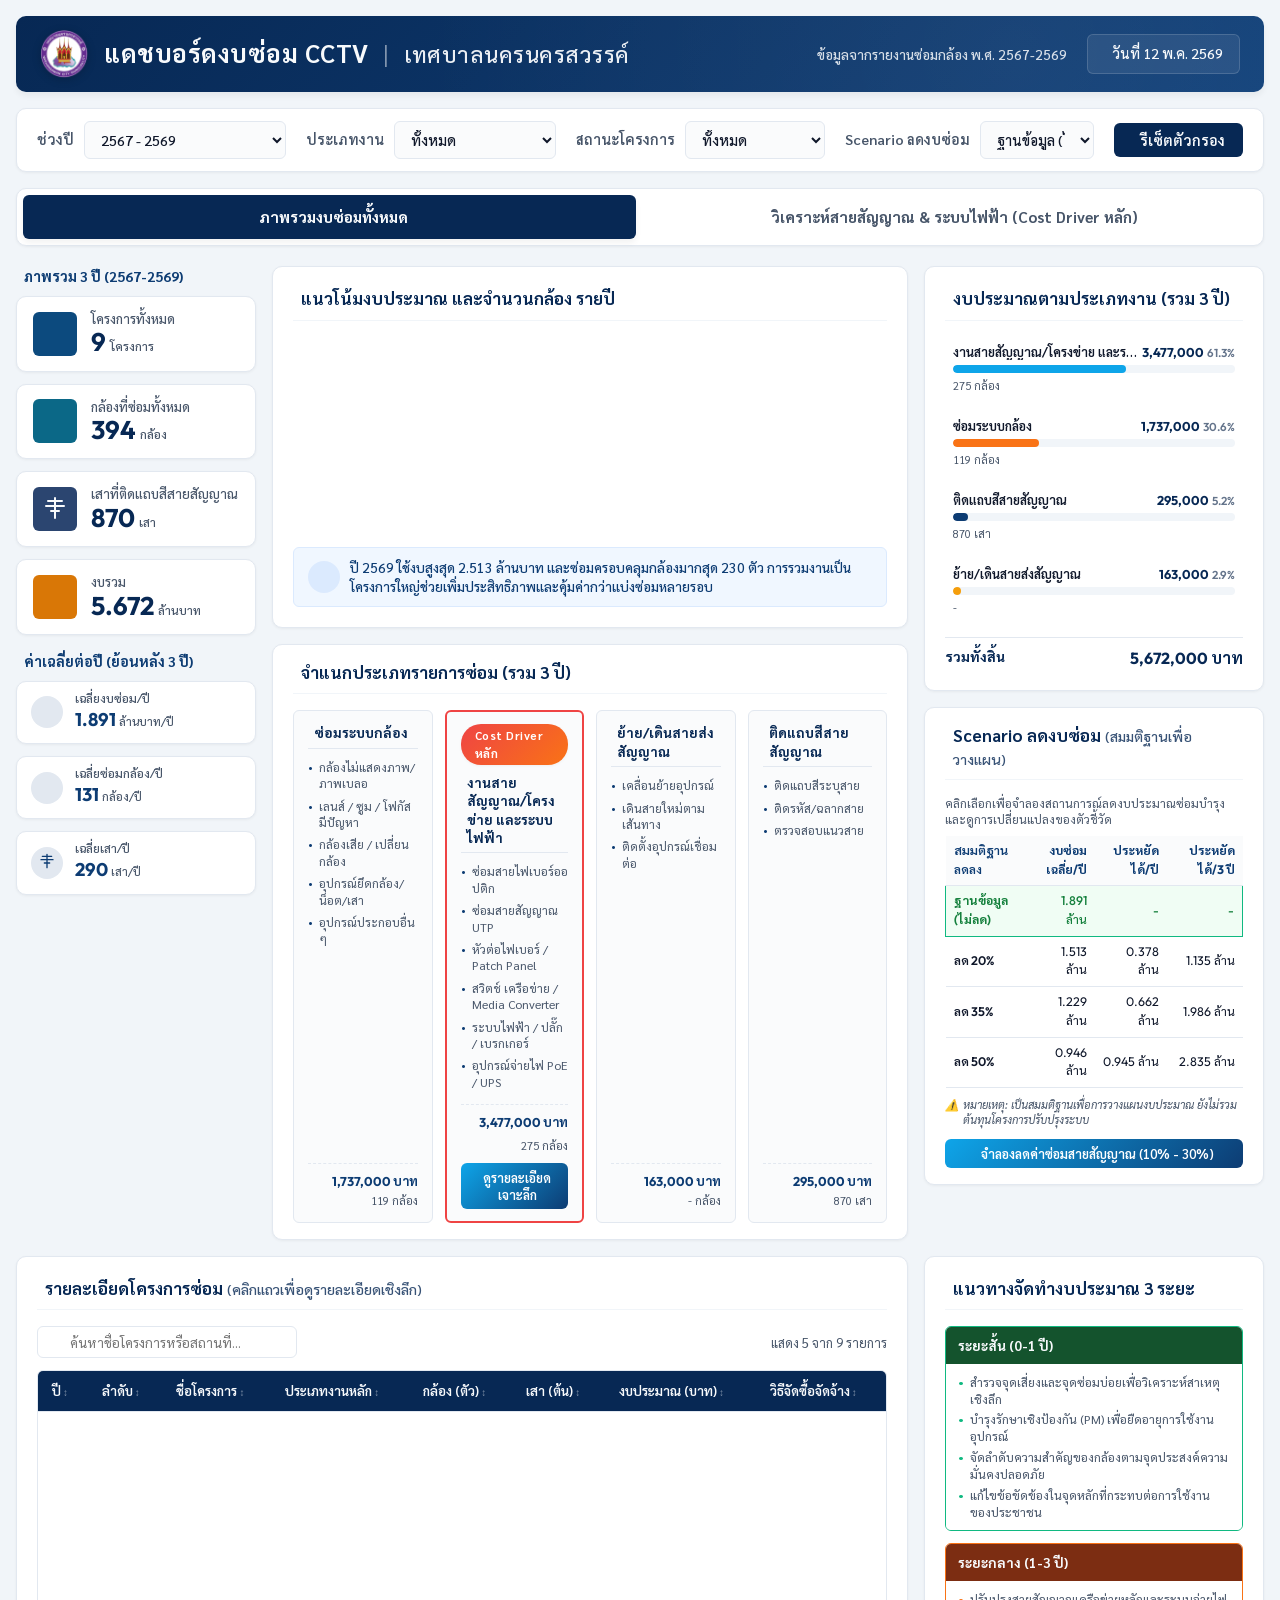
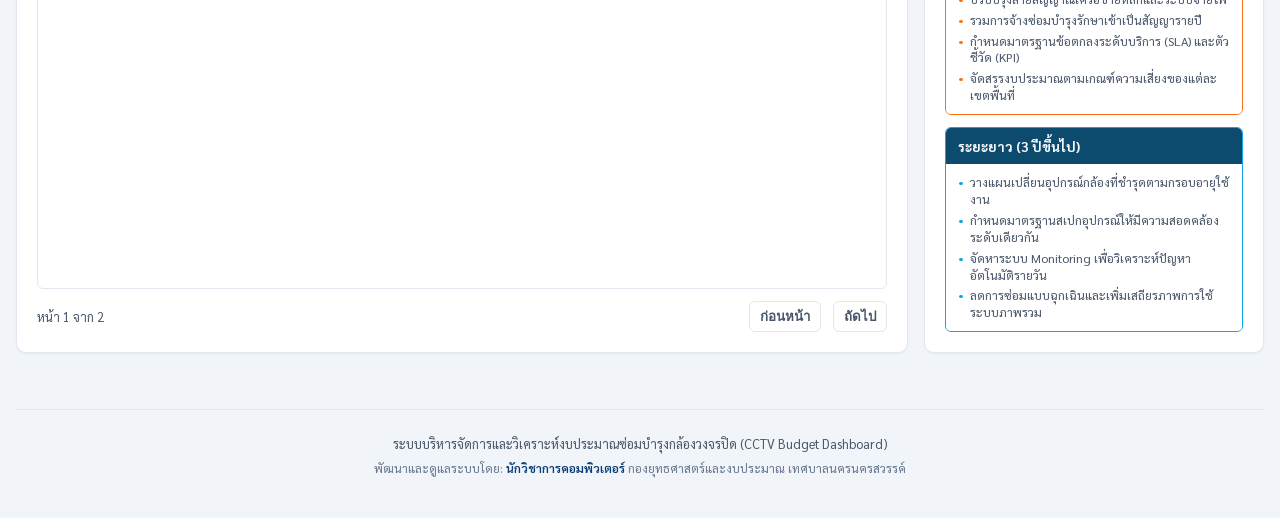
==== commit 941319fb: "fix(ui): adjust cabling view selectors and add dynamic risk score calculation matching testsprite sp" ====
--- a/index.html
+++ b/index.html
@@ -632,8 +632,8 @@
             <!-- KPIs specific to Cabling -->
             <div class="grid-cabling-kpis">
                 <!-- KPI 1: Total Budget (Highlighted as Cost Driver) -->
-                <div class="kpi-card kpi-blue pulse-warning cabling-card-highlight" id="cabling-budget-card">
-                    <div class="badge-cost-driver" id="cabling-budget-badge">
+                <div class="kpi-card kpi-blue pulse-warning cabling-card-highlight" id="cab-kpi-budget-card">
+                    <div class="badge-cost-driver" id="cab-warning-badge">
                         <i data-lucide="alert-triangle" size="10"></i>
                         <span>Cost Driver หลัก</span>
                     </div>
@@ -728,7 +728,7 @@
                             </div>
                         </div>
                         <div class="font-outfit" style="text-align: right; font-weight: 700; color: var(--accent-green); font-size: 0.95rem;" id="cab-sim-savings">
-                            ประหยัดได้: 0 บาท
+                            + 0 บาท
                         </div>
                     </div>
                     <div class="insight-box" style="margin-top: 10px; background-color: var(--insight-bg); border-color: #bee3f8;">
@@ -871,12 +871,12 @@
                 </div>
                 <div style="display: grid; grid-template-columns: 280px 1fr; gap:20px; align-items: center;">
                     <div class="risk-meter-container">
-                        <div class="risk-gauge" id="cab-risk-gauge">
-                            <div class="risk-gauge-val" id="cab-risk-score">82</div>
+                        <div class="risk-gauge" id="cab-risk-gauge" style="background: conic-gradient(var(--accent-green) 0% 45%, var(--border-color) 45% 100%);">
+                            <div class="risk-gauge-val" id="cab-risk-score" style="color: var(--accent-green-text);">45</div>
                         </div>
                         <div style="display:flex; flex-direction:column; gap:2px;">
-                            <span style="font-weight:700; color:var(--accent-red); font-size:1.05rem;">ความเสี่ยงระดับสูงมาก</span>
-                            <span style="font-size:0.74rem; color:var(--text-secondary);">จัดเป็นโหนดหลักที่ต้องปรับปรุงถาวร</span>
+                            <span style="font-weight:700; color:var(--accent-green-text); font-size:1.05rem;" id="cab-risk-level">ความเสี่ยงระดับต่ำ</span>
+                            <span style="font-size:0.74rem; color:var(--text-secondary);" id="cab-risk-desc">ระบบมีเสถียรภาพ สามารถบำรุงรักษาตามรอบปกติได้</span>
                         </div>
                     </div>
                     <div class="risk-factors-grid">
